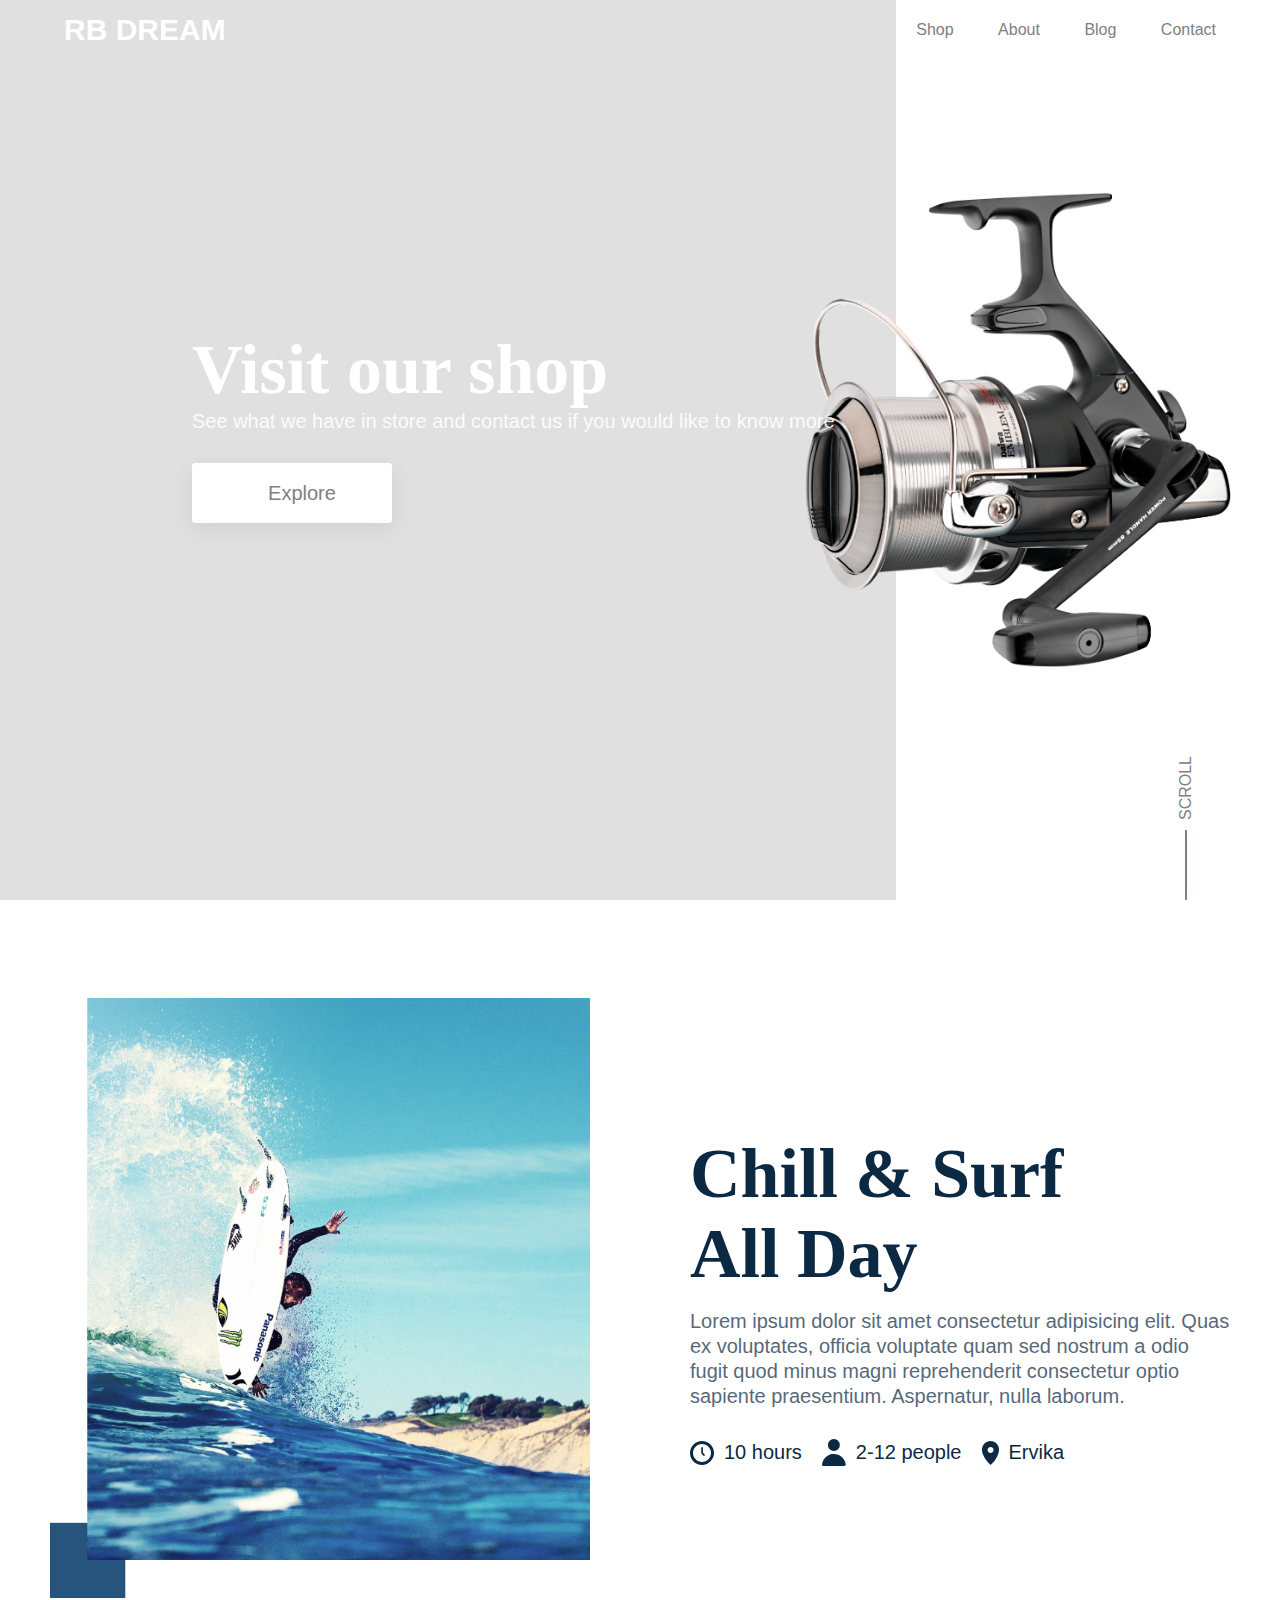
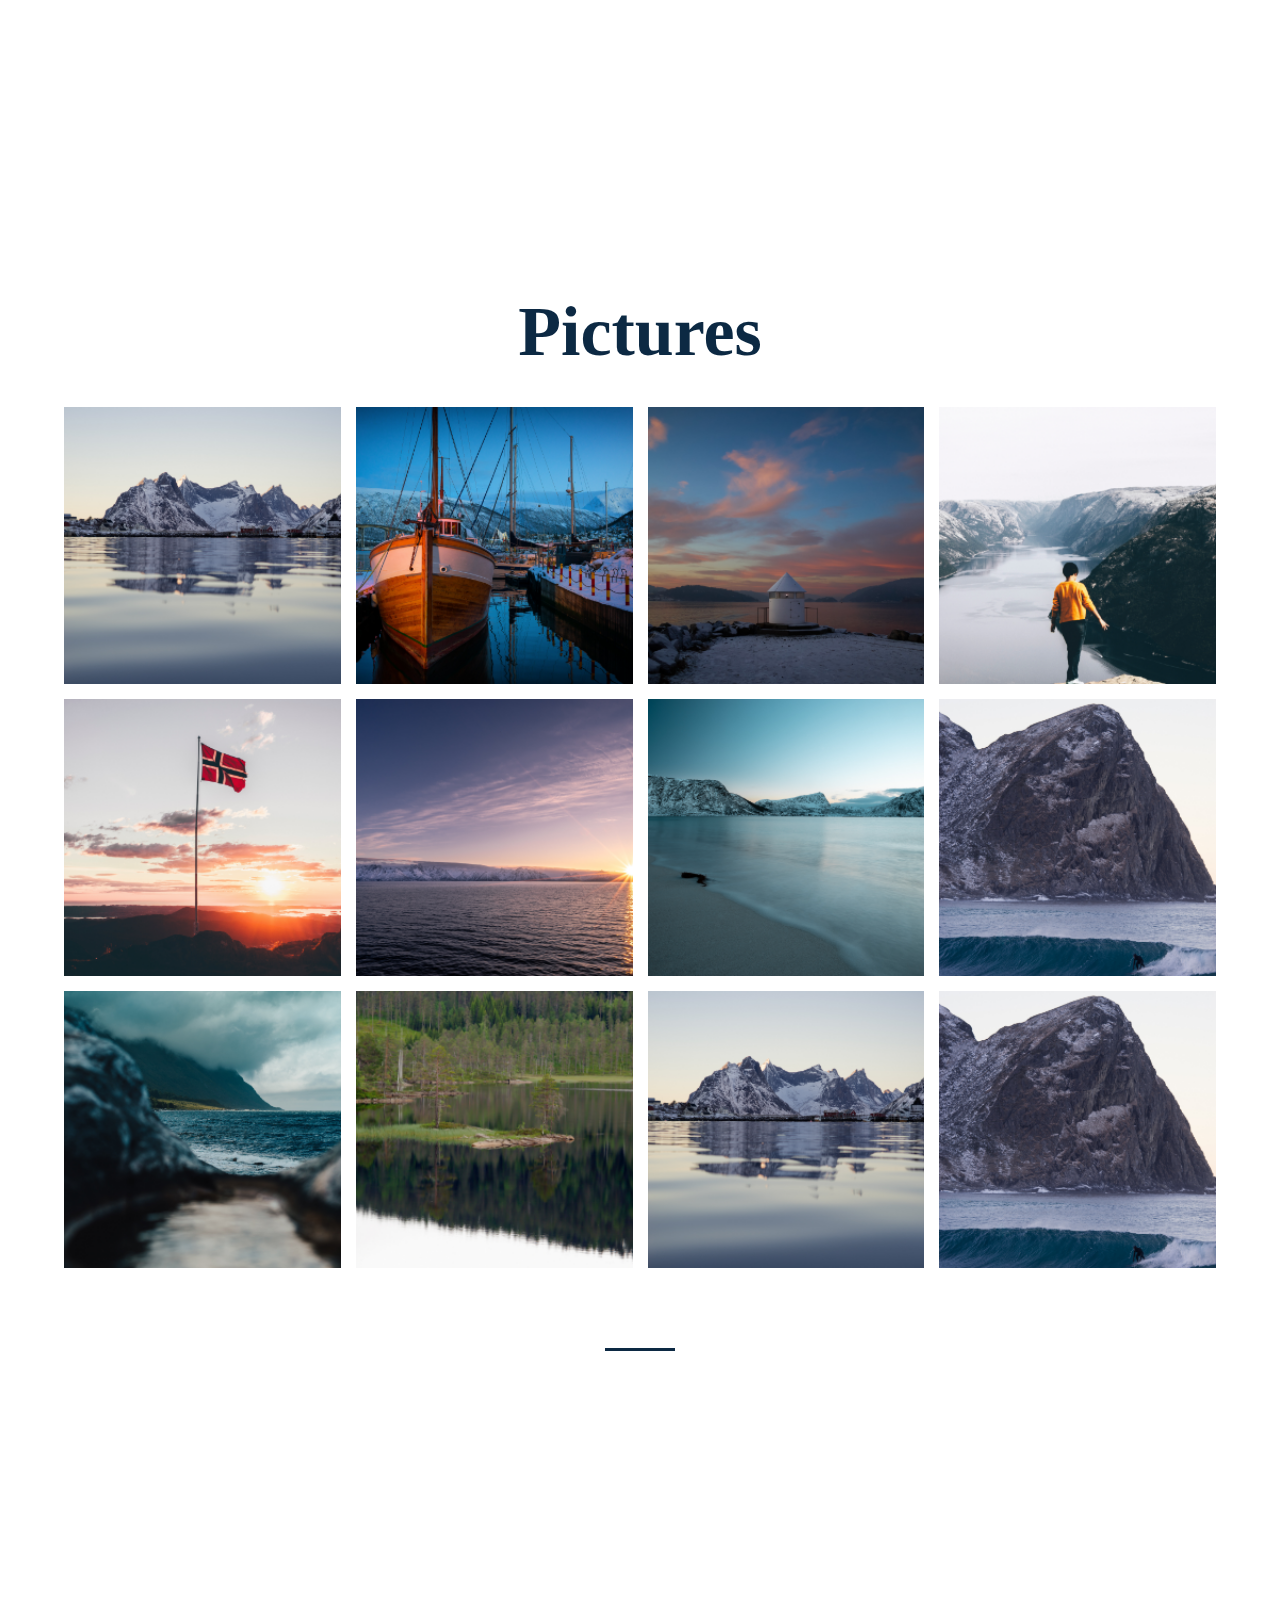
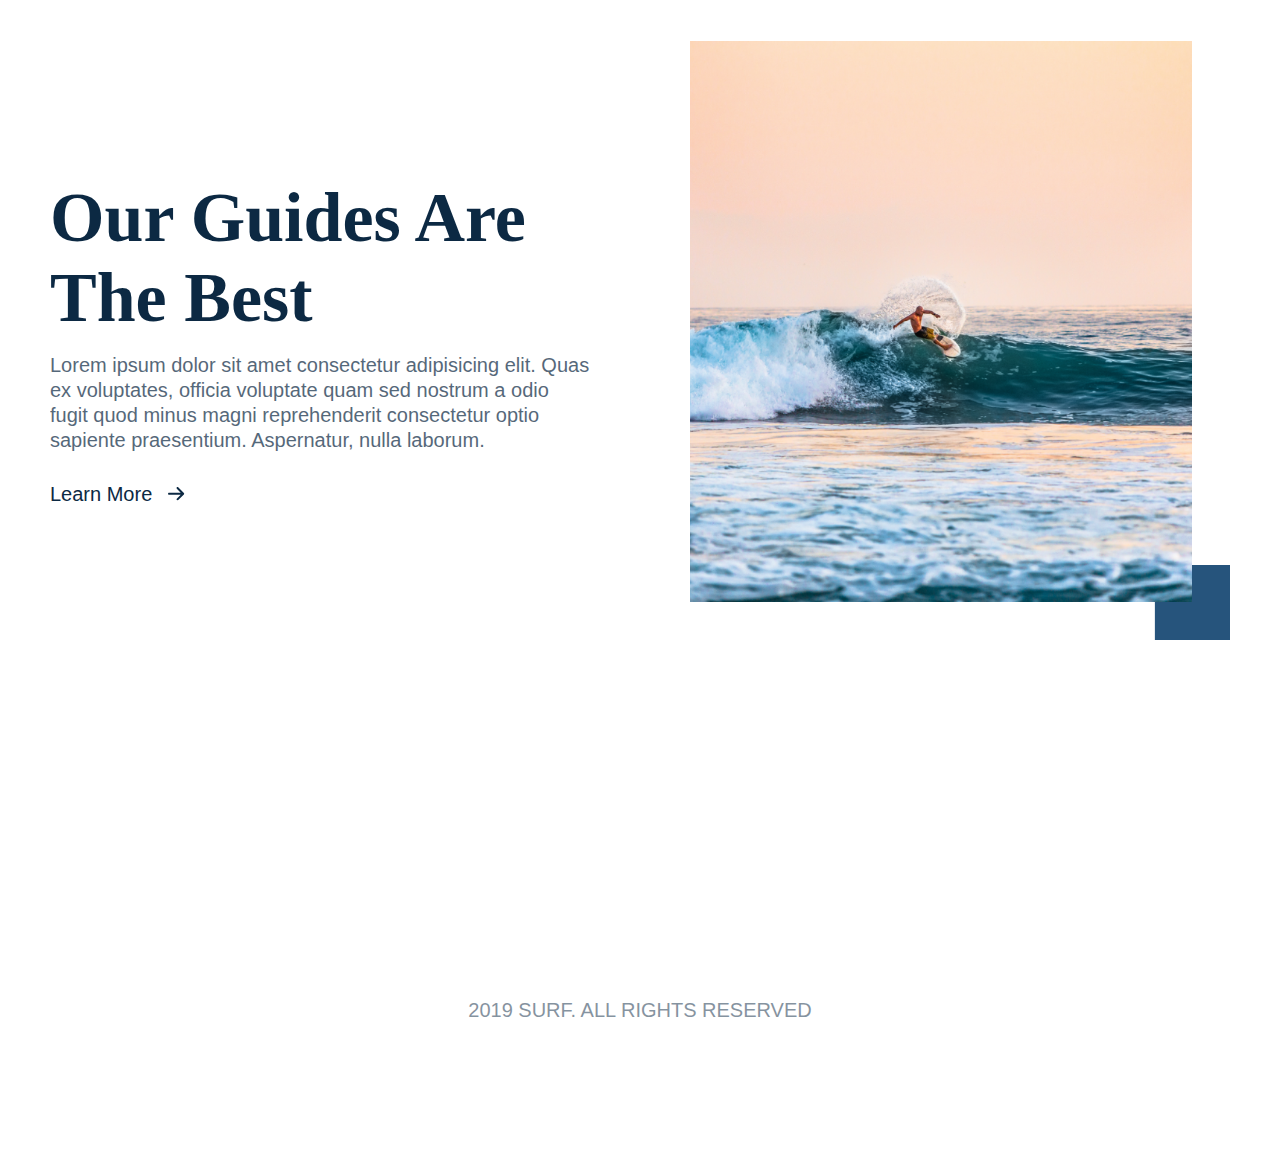
==== index.html @ 137bf7a5 "initial commit" ====
<!DOCTYPE html>
<html lang="en">
  <head>
    <meta charset="UTF-8" />
    <meta name="viewport" content="width=device-width, initial-scale=1.0" />
    <title>RB Dream | Fishing | Pet</title>
    <link rel="stylesheet" href="main.css" />
    <link
      rel="stylesheet"
      href="https://use.fontawesome.com/releases/v5.8.1/css/all.css"
      integrity="sha384-50oBUHEmvpQ+1lW4y57PTFmhCaXp0ML5d60M1M7uH2+nqUivzIebhndOJK28anvf"
      crossorigin="anonymous"
    />
  </head>
  <body>
    <div class="hero">
      <div class="left"></div>
      <div class="right"></div>

      <div class="product" id="product">
        <img src="/images/product.png" alt="fishing reel" />
      </div>

      <div class="buttons">
        <button id="prev"><i class="fas fa-arrow-up"></i></button>
        <button id="next"><i class="fas fa-arrow-down"></i></button>
      </div>

      <nav>
        <a href="#" class="logo">RB DREAM</a>
        <div class="desktopNav">
          <a href="#">Shop</a>
          <a href="#">About</a>
          <a href="#">Blog</a>
          <a href="#">Contact</a>
        </div>
        <div class="mobileNav">
          <a href="#">&#9776;</a>
        </div>
      </nav>
      <div class="heroContent">
        <h1>Visit our shop</h1>
        <p>
          See what we have in store and contact us if you would like to know
          more
        </p>
        <a href="#" class="btn"><i class="fas fa-store-alt"></i>Explore</a>
      </div>
      <div class="scroll">
        <div class="line"></div>
        <p>SCROLL</p>
      </div>
    </div>
    <div class="flex-2">
      <div class="flexItem">
        <img src="images/surf_image.png" alt="surf image" class="mobileHide" />
      </div>
      <div class="flexItem flexText">
        <h2>Chill &amp; Surf <br />All Day</h2>
        <p>
          Lorem ipsum dolor sit amet consectetur adipisicing elit. Quas ex
          voluptates, officia voluptate quam sed nostrum a odio fugit quod minus
          magni reprehenderit consectetur optio sapiente praesentium.
          Aspernatur, nulla laborum.
        </p>
        <ul>
          <li><img src="images/clock_icon.png" alt="clock icon" />10 hours</li>
          <li><img src="images/user_icon.png" alt="user icon" />2-12 people</li>
          <li><img src="images/pin_icon.png" alt="pin icon" />Ervika</li>
        </ul>
      </div>
    </div>
    <div class="imageSection">
      <h2>Pictures</h2>
      <div class="images">
        <img src="images/photo-1.png" alt="surfing image" />
        <img src="images/photo-2.png" alt="surfing image" />
        <img src="images/photo-3.png" alt="surfing image" />
        <img src="images/photo-4.png" alt="surfing image" />
        <img src="images/photo-5.png" alt="surfing image" />
        <img src="images/photo-6.png" alt="surfing image" />
        <img src="images/photo-7.png" alt="surfing image" />
        <img src="images/photo-8.png" alt="surfing image" />
        <img src="images/photo-9.png" alt="surfing image" />
        <img src="images/photo-10.png" alt="surfing image" />
        <img src="images/photo-11.png" alt="surfing image" />
        <img src="images/photo-12.png" alt="surfing image" />
      </div>
      <div class="line2"></div>
    </div>
    <div class="flex-2">
      <div class="flexItem flexText">
        <h2>Our Guides Are<br />The Best</h2>
        <p>
          Lorem ipsum dolor sit amet consectetur adipisicing elit. Quas ex
          voluptates, officia voluptate quam sed nostrum a odio fugit quod minus
          magni reprehenderit consectetur optio sapiente praesentium.
          Aspernatur, nulla laborum.
        </p>
        <a href="#"
          >Learn More <img src="images/arrow_icon.png" alt="arrow icon"
        /></a>
      </div>
      <div class="flexItem">
        <img src="images/surf_image_2.png" alt="surf image" />
      </div>
    </div>
    <footer>
      <a href="#"><i class="fab fa-facebook"></i></a>
      <a href="#"><i class="fab fa-instagram"></i></a>
      <a href="#"><i class="fab fa-twitter"></i></a>
      <p>2019 SURF. ALL RIGHTS RESERVED</p>
    </footer>

    <script src="https://ajax.googleapis.com/ajax/libs/jquery/1.8.1/jquery.min.js"></script>
    <script src="js/jquery.flexslider-min.js"></script>
    <script>
      $(document).ready(function() {
        $(".flexslider").flexslider({
          animation: "fade",
          controlsContainer: ".flexslider"
        });
      });
    </script>
  </body>
</html>
---- main.css ----
html {
  font-family: proxima nova, sans-serif;
}

body {
  width: 100%;
}

* {
  margin: 0;
  border: 0;
  padding: 0;
  outline: 0;
  font-size: 100%;
  vertical-align: baseline;
}

h1 {
  font-family: didot, serif;
  font-size: 70px;
  color: #0c2943;
}

h2 {
  font-family: didot, serif;
  font-size: 70px;
  color: #0c2943;
}

p {
  color: #0c2943;
  font-size: 20px;
}

a {
  font-size: 16px;
  color: #0c2943;
}

.btn {
  background-color: white;
  text-decoration: none;
  font-weight: 500;
  display: -webkit-box;
  display: -ms-flexbox;
  display: flex;
  -webkit-box-align: center;
      -ms-flex-align: center;
          align-items: center;
  width: 200px;
  height: 60px;
  -webkit-box-pack: center;
      -ms-flex-pack: center;
          justify-content: center;
  border-radius: 3px;
  color: grey;
  font-size: 20px;
  -webkit-box-shadow: 0px 6px 22px 0px rgba(0, 0, 0, 0.08);
  box-shadow: 0px 6px 22px 0px rgba(0, 0, 0, 0.08);
}

.btn:hover {
  opacity: 0.8;
}

.btn i {
  padding: 10px;
}

.hero {
  height: 100vh;
  width: 100%;
}

.hero p {
  text-shadow: 0px 6px 22px 0px rgba(0, 0, 0, 0.08);
}

.hero .left {
  position: absolute;
  height: 100%;
  width: 70%;
  background-color: #e0e0e0;
  z-index: -1;
}

nav {
  width: 90%;
  margin: 0 auto;
  line-height: 60px;
  text-align: right;
}

nav .logo {
  float: left;
  text-decoration: none;
  color: white;
  font-size: 30px;
  font-weight: 600;
}

nav .desktopNav a {
  color: grey;
  text-shadow: 0px 6px 22px 0px rgba(0, 0, 0, 0.08);
  text-decoration: none;
  padding-left: 40px;
  -webkit-transition: color 2s ease;
  transition: color 2s ease;
}

nav .desktopNav a:hover {
  color: black;
}

.mobileNav {
  display: none;
}

.product {
  position: absolute;
  top: 20%;
  left: 60%;
}

.product img {
  width: 500px;
  height: 500px;
}

.buttons {
  right: 80px;
  position: absolute;
  top: 40%;
  margin-right: 10px;
}

.buttons #prev {
  display: -webkit-box;
  display: -ms-flexbox;
  display: flex;
  color: grey;
  background: #fff;
  padding-top: 30px;
  cursor: pointer;
  font-size: 20px;
}

.buttons #prev:hover {
  color: black;
}

.buttons #next {
  color: grey;
  background: #fff;
  padding-top: 30px;
  cursor: pointer;
  font-size: 20px;
}

.buttons #next:hover {
  color: black;
}

.heroContent {
  margin: 30vh 0 0 15%;
}

.heroContent p {
  color: white;
  margin-bottom: 30px;
  opacity: 0.9;
}

.heroContent h1 {
  color: white;
}

.scroll {
  display: -webkit-box;
  display: -ms-flexbox;
  display: flex;
  -webkit-box-align: center;
      -ms-flex-align: center;
          align-items: center;
  position: absolute;
  right: 1.7%;
  bottom: 63px;
  -webkit-transform: rotate(270deg);
          transform: rotate(270deg);
}

.scroll p {
  color: grey;
  font-size: 16px;
  text-shadow: 0px 6px 22px 0px rgba(0, 0, 0, 0.08);
}

.line {
  height: 2px;
  width: 70px;
  margin-right: 10px;
  background-color: grey;
  -webkit-box-shadow: 0px 6px 22px 0px rgba(0, 0, 0, 0.08);
  box-shadow: 0px 6px 22px 0px rgba(0, 0, 0, 0.08);
}

.flex-2 {
  width: 70%;
  margin: 3em auto;
  display: -webkit-box;
  display: -ms-flexbox;
  display: flex;
  -webkit-box-pack: center;
      -ms-flex-pack: center;
          justify-content: center;
  -webkit-box-align: center;
      -ms-flex-align: center;
          align-items: center;
  max-width: 1500px;
}

.flex-2 .flexItem {
  margin: 50px;
  -webkit-box-flex: 1;
      -ms-flex: 1;
          flex: 1;
}

.flex-2 .flexItem img {
  max-width: 100%;
}

.flex-2 .flexItem p {
  margin: 15px 0 30px 0;
  color: #0c2943;
  opacity: 0.7;
  line-height: 25px;
}

.flex-2 .flexItem a {
  font-size: 20px;
  font-weight: 500;
  text-decoration: none;
}

.flex-2 .flexItem a img {
  margin-left: 10px;
}

.flex-2 .flexItem ul {
  list-style: none;
  display: -webkit-box;
  display: -ms-flexbox;
  display: flex;
}

.flex-2 .flexItem ul li {
  margin: 0 1em 0 0;
  display: -webkit-box;
  display: -ms-flexbox;
  display: flex;
  -webkit-box-align: center;
      -ms-flex-align: center;
          align-items: center;
  font-size: 20px;
  color: #0c2943;
}

.flex-2 .flexItem ul li img {
  margin-right: 10px;
}

.imageSection {
  text-align: center;
  margin: 15em 0;
}

.imageSection h2 {
  margin-bottom: 0.5em;
}

.images {
  max-width: 1700px;
  width: 90%;
  margin: 0 auto;
  display: -ms-grid;
  display: grid;
  -ms-grid-columns: (minmax(260px, 1fr))[auto-fill];
      grid-template-columns: repeat(auto-fill, minmax(260px, 1fr));
  grid-column-gap: 15px;
  grid-row-gap: 15px;
}

.images img {
  width: 100%;
}

.line2 {
  background-color: #0c2943;
  height: 3px;
  width: 70px;
  margin: 5em auto 0 auto;
}

footer {
  text-align: center;
  margin-top: 15em;
}

footer i {
  padding: 10px;
  vertical-align: middle;
  font-size: 40px;
  color: #26547c;
  cursor: pointer;
  opacity: 0.5;
  -webkit-transition: opacity 2s ease;
  transition: opacity 2s ease;
}

footer i:hover {
  opacity: 1;
}

footer p {
  margin: 1em 0 7em 0;
  opacity: 0.5;
}

@media screen and (max-width: 1600px) {
  .flex-2 {
    width: 100%;
  }
}

@media screen and (max-width: 1100px) {
  .flex-2 {
    -webkit-box-orient: vertical;
    -webkit-box-direction: normal;
        -ms-flex-direction: column;
            flex-direction: column;
    width: 90%;
  }
  .mobileHide {
    display: none;
  }
}

@media screen and (max-width: 768px) {
  .flex-2 {
    width: 100%;
  }
  .flex-2 a {
    font-size: 16px;
  }
  .flex-2 ul {
    display: block;
  }
  .flex-2 ul li {
    margin: 1.5em 0;
    font-size: 16px;
  }
  h1 {
    font-size: 50px;
  }
  h2 {
    font-size: 35px;
  }
  p {
    font-size: 16px;
  }
  a {
    font-size: 16px;
  }
  .btn {
    font-size: 16px;
  }
  .heroContent {
    clear: both;
    margin: 0 0 0 5%;
    padding-top: 130px;
  }
  .hero {
    height: 768px;
  }
  .hero .left {
    width: 100%;
  }
  .imageSection {
    text-align: left;
    margin: 7em 0;
  }
  .imageSection h2 {
    margin-left: 5%;
  }
  footer i {
    font-size: 24px;
  }
  .desktopNav {
    display: none;
  }
  .mobileNav {
    display: block;
  }
  .mobileNav a {
    color: white;
    text-decoration: none;
    font-size: none;
  }
  .scroll {
    display: none;
  }
}
/*# sourceMappingURL=main.css.map */
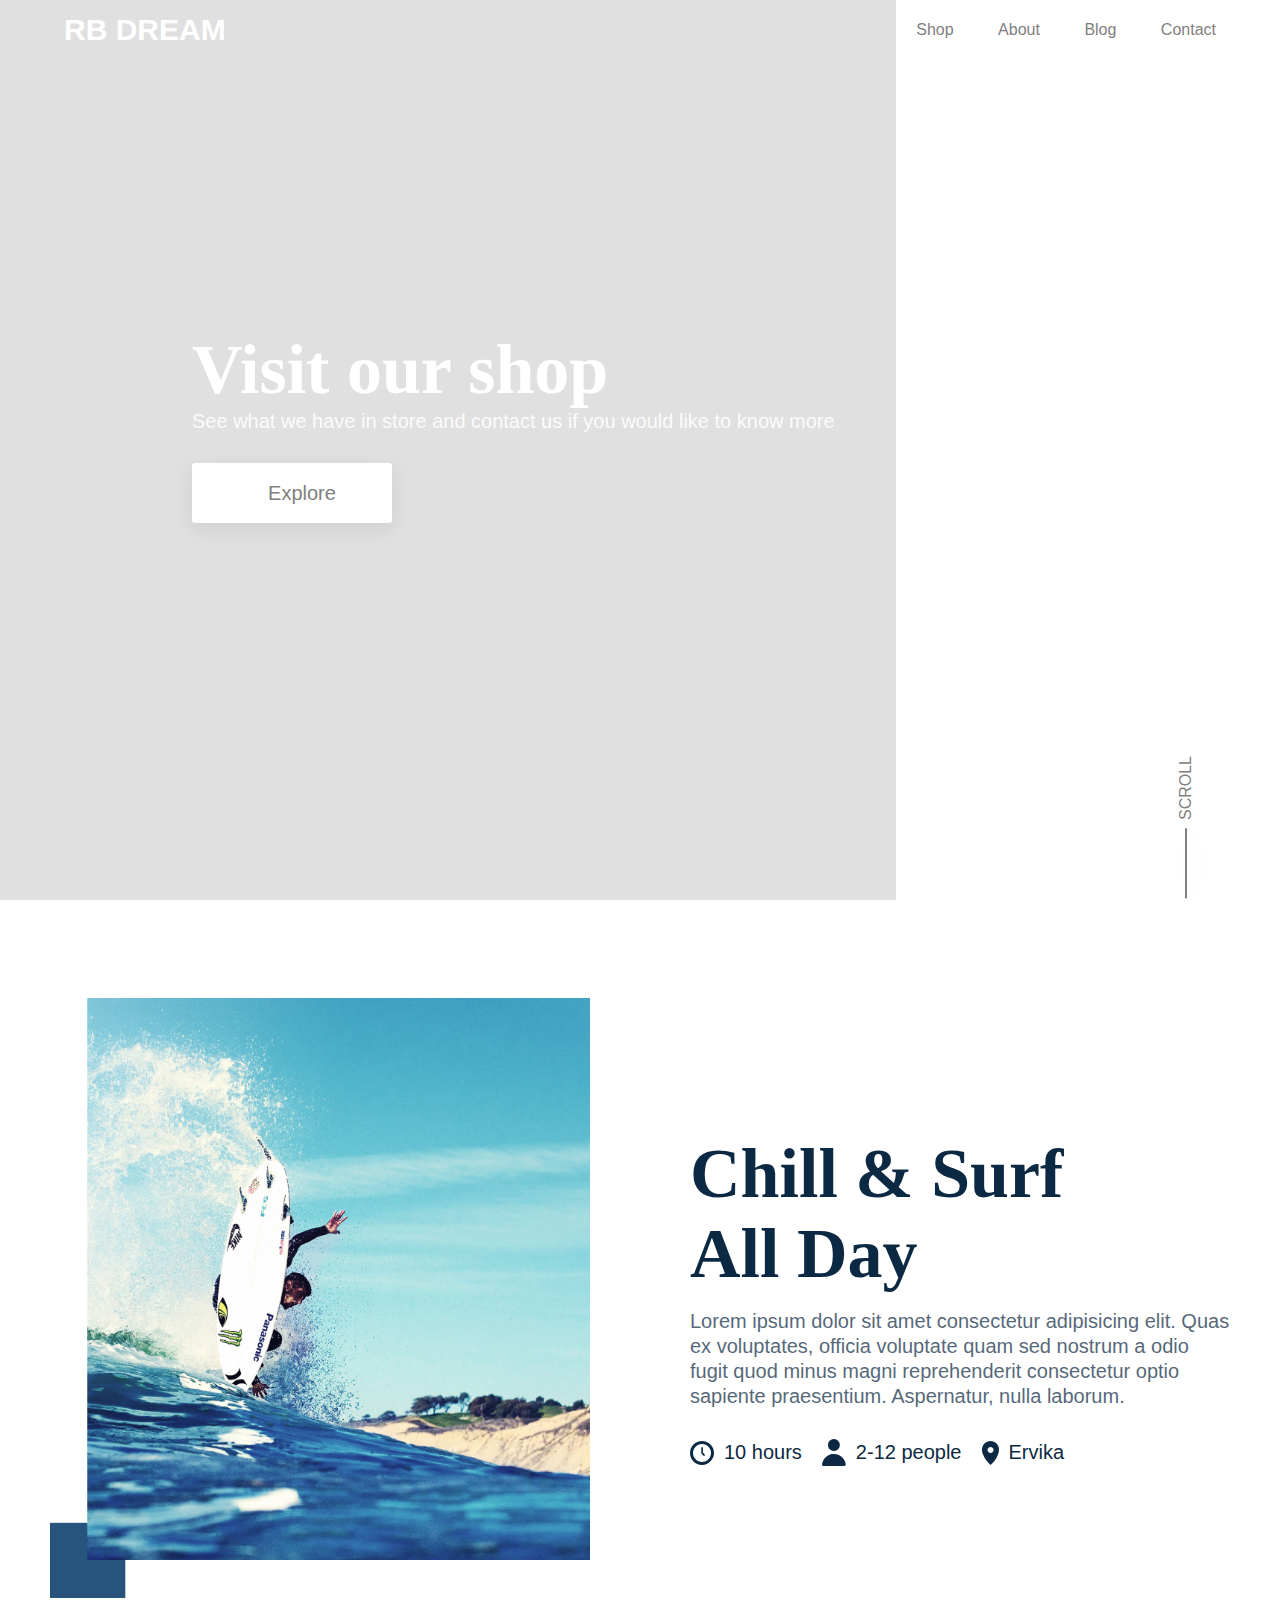
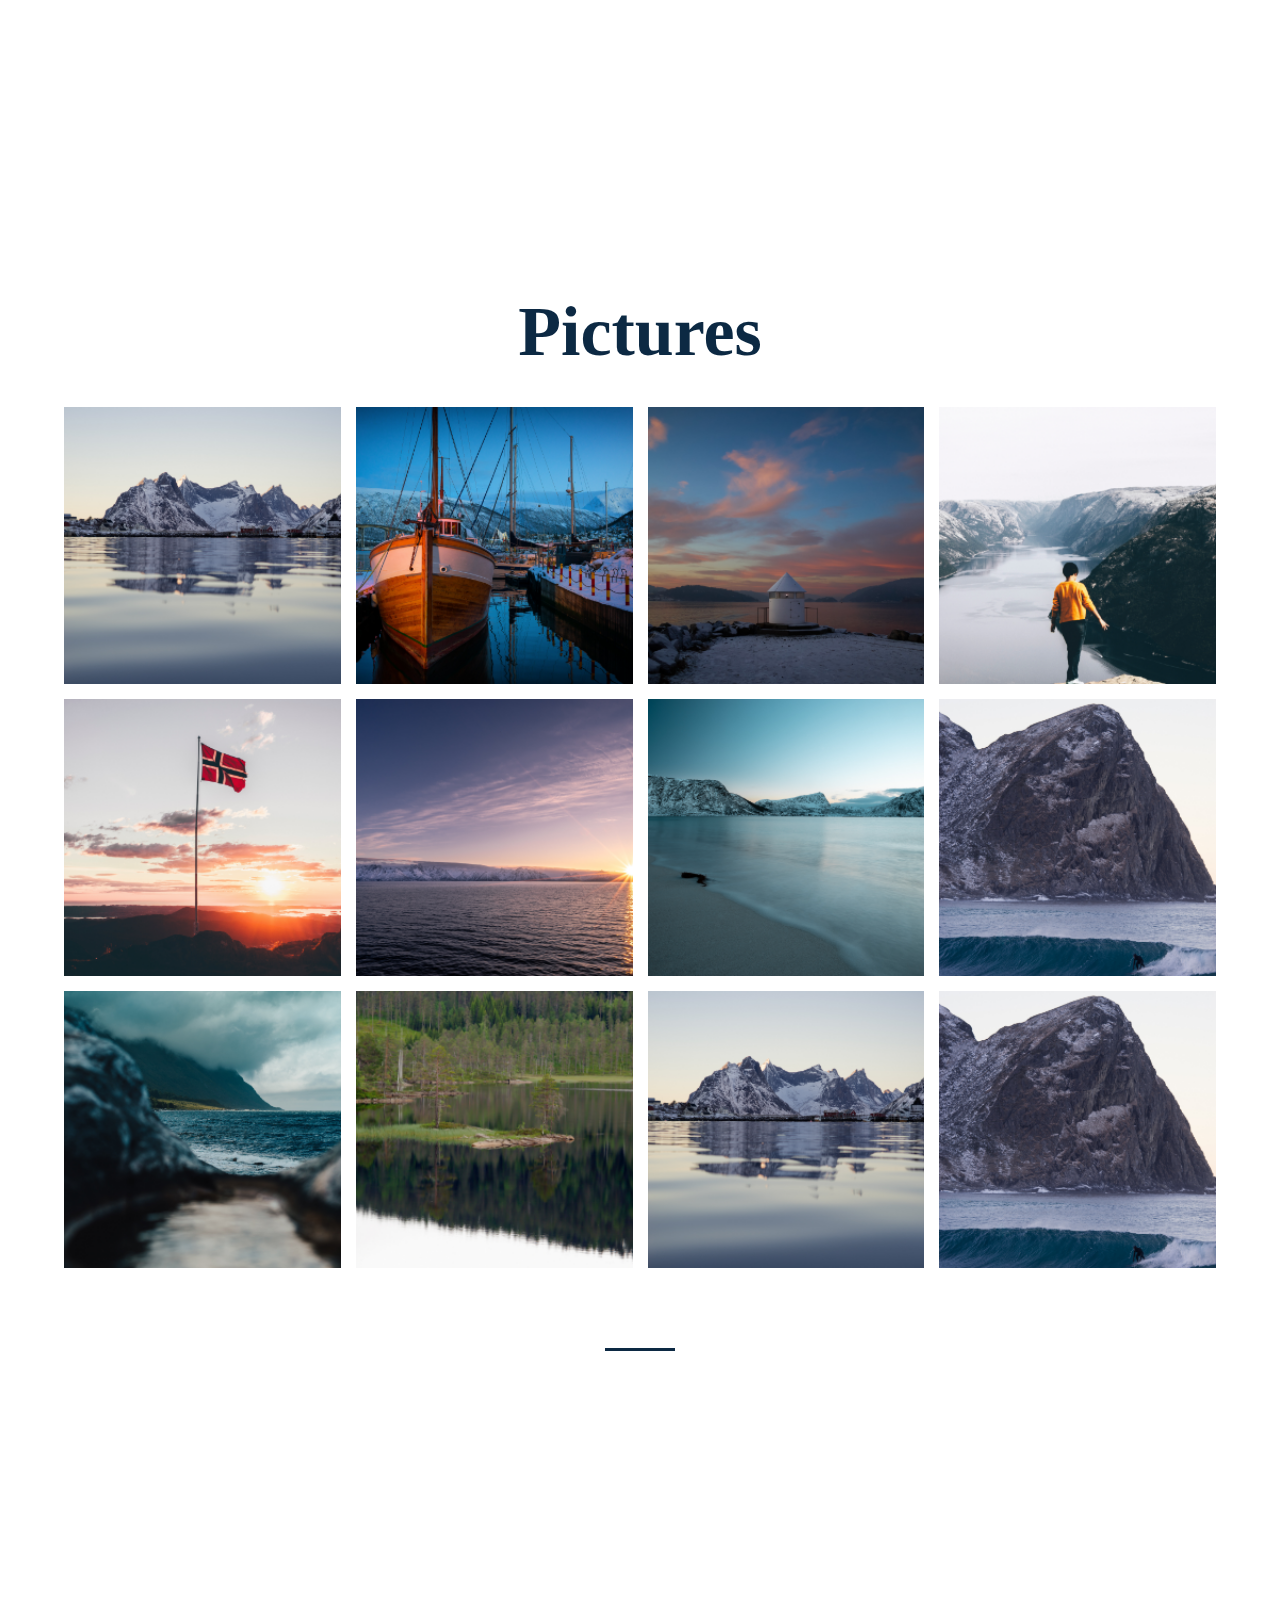
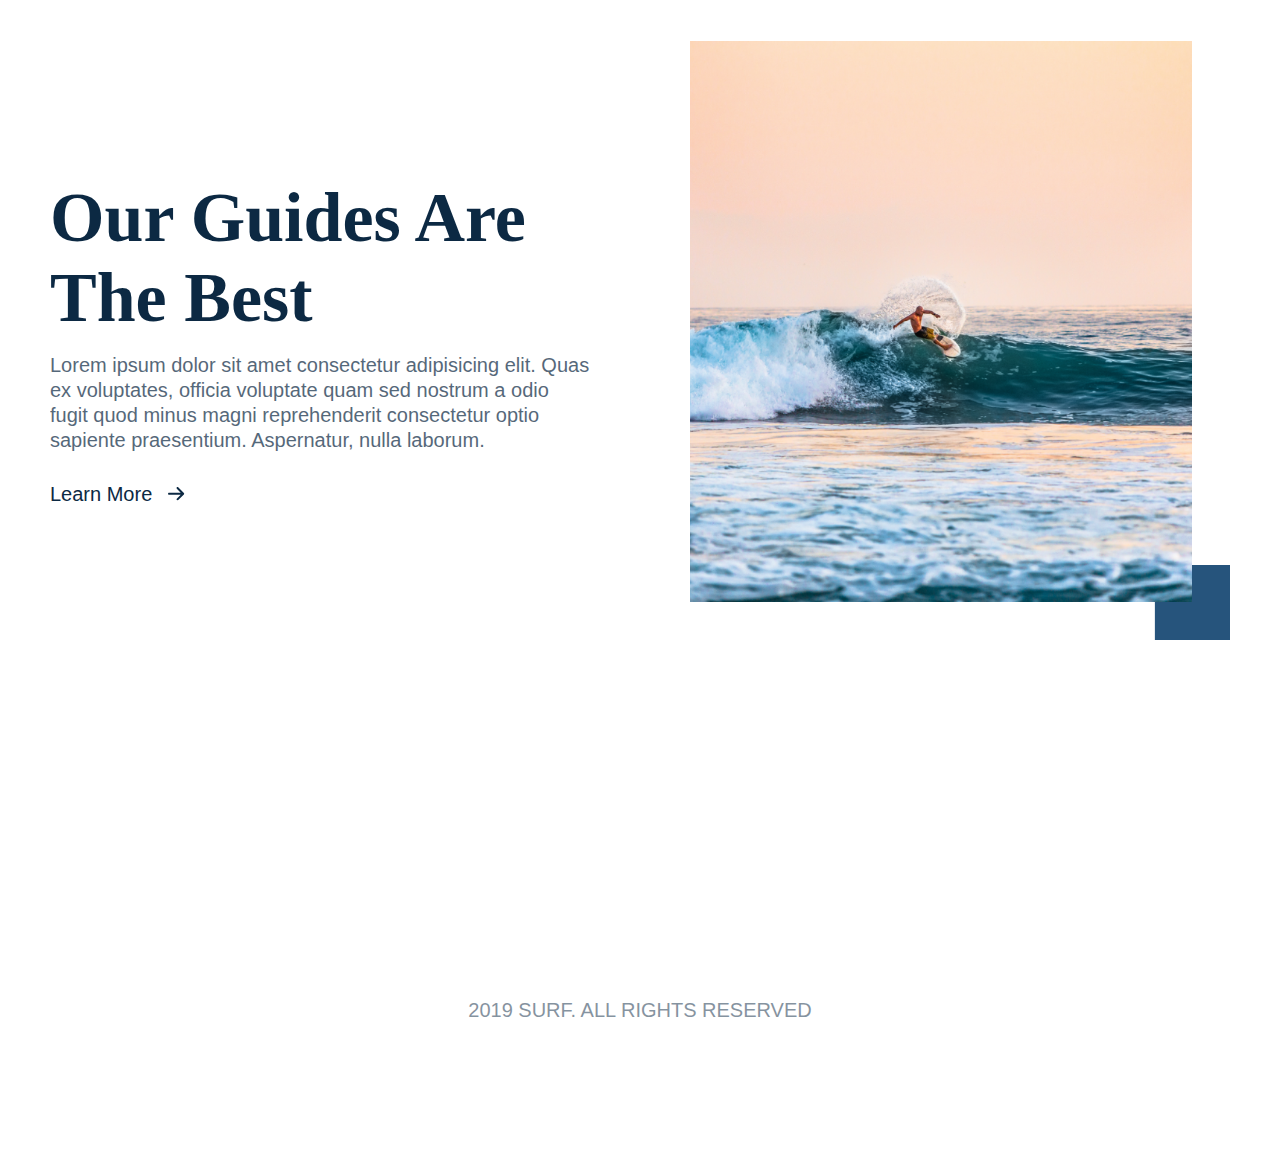
==== commit 46db3ab2: "added animation to slider" ====
--- a/index.html
+++ b/index.html
@@ -1,5 +1,5 @@
 <!DOCTYPE html>
-<html lang="en">
+<html lang="en" class="no-js">
   <head>
     <meta charset="UTF-8" />
     <meta name="viewport" content="width=device-width, initial-scale=1.0" />
@@ -11,19 +11,71 @@
       integrity="sha384-50oBUHEmvpQ+1lW4y57PTFmhCaXp0ML5d60M1M7uH2+nqUivzIebhndOJK28anvf"
       crossorigin="anonymous"
     />
+    <script
+      defer
+      src="https://cdnjs.cloudflare.com/ajax/libs/animejs/2.2.0/anime.js"
+    ></script>
+    <script defer src="anime.js"></script>
+    <script>
+      document.documentElement.className = "js";
+      var supportsCssVars = function() {
+        var e,
+          t = document.createElement("style");
+        return (
+          (t.innerHTML = "root: { --tmp-var: bold; }"),
+          document.head.appendChild(t),
+          (e = !!(
+            window.CSS &&
+            window.CSS.supports &&
+            window.CSS.supports("font-weight", "var(--tmp-var)")
+          )),
+          t.parentNode.removeChild(t),
+          e
+        );
+      };
+      supportsCssVars() ||
+        alert(
+          "Please view this demo in a modern browser that supports CSS Variables."
+        );
+    </script>
   </head>
   <body>
     <div class="hero">
       <div class="left"></div>
       <div class="right"></div>
 
-      <div class="product" id="product">
-        <img src="/images/product.png" alt="fishing reel" />
-      </div>
-
-      <div class="buttons">
-        <button id="prev"><i class="fas fa-arrow-up"></i></button>
-        <button id="next"><i class="fas fa-arrow-down"></i></button>
+      <!-- Pieces Slider -->
+      <div class="pieces-slider">
+        <!-- Each slide with corresponding image and text -->
+        <div class="pieces-slider__slide">
+          <img class="pieces-slider__image" src="images/1.png" alt="" />
+          <div class="pieces-slider__text">DAIWA Emblem</div>
+        </div>
+        <div class="pieces-slider__slide">
+          <img class="pieces-slider__image" src="images/2.png" alt="" />
+          <div class="pieces-slider__text">OKUMA Tatula</div>
+        </div>
+        <div class="pieces-slider__slide">
+          <img class="pieces-slider__image" src="images/3.png" alt="" />
+          <div class="pieces-slider__text">SHIMANO Spheros</div>
+        </div>
+        <div class="pieces-slider__slide">
+          <img class="pieces-slider__image" src="images/4.png" alt="" />
+          <div class="pieces-slider__text">ATC</div>
+        </div>
+        <div class="pieces-slider__slide">
+          <img class="pieces-slider__image" src="images/5.png" alt="" />
+          <div class="pieces-slider__text">PENN Slammer</div>
+        </div>
+        <!-- Canvas to draw the pieces -->
+        <canvas class="pieces-slider__canvas"></canvas>
+        <!-- Slider buttons: prev and next -->
+        <button class="pieces-slider__button pieces-slider__button--prev">
+          <i class="fas fa-arrow-up"></i>
+        </button>
+        <button class="pieces-slider__button pieces-slider__button--next">
+          <i class="fas fa-arrow-down"></i>
+        </button>
       </div>
 
       <nav>
@@ -112,15 +164,8 @@
       <p>2019 SURF. ALL RIGHTS RESERVED</p>
     </footer>
 
-    <script src="https://ajax.googleapis.com/ajax/libs/jquery/1.8.1/jquery.min.js"></script>
-    <script src="js/jquery.flexslider-min.js"></script>
-    <script>
-      $(document).ready(function() {
-        $(".flexslider").flexslider({
-          animation: "fade",
-          controlsContainer: ".flexslider"
-        });
-      });
-    </script>
+    <script src="/slider/anime.min.js"></script>
+    <script src="/slider/pieces.min.js"></script>
+    <script src="/slider/demo.js"></script>
   </body>
 </html>
--- a/main.css
+++ b/main.css
@@ -116,48 +116,83 @@
   display: none;
 }
 
-.product {
+.pieces-slider {
   position: absolute;
+  text-align: center;
+  overflow: hidden;
+  left: 45%;
   top: 20%;
-  left: 60%;
-}
-
-.product img {
-  width: 500px;
-  height: 500px;
-}
-
-.buttons {
-  right: 80px;
+}
+
+/* Make all slides absolutes and hide them */
+.js .pieces-slider__slide {
   position: absolute;
-  top: 40%;
-  margin-right: 10px;
-}
-
-.buttons #prev {
-  display: -webkit-box;
-  display: -ms-flexbox;
-  display: flex;
-  color: grey;
+}
+
+/* Define image dimensions and also hide them */
+.pieces-slider__image {
+  max-width: 600px;
+  max-height: 400px;
+  -webkit-filter: grayscale(80%);
+          filter: grayscale(80%);
+}
+
+.js .pieces-slider__image {
+  visibility: hidden;
+}
+
+/* Hide the titles */
+.js .pieces-slider__text {
+  text-indent: -9999px;
+}
+
+/* Canvas with viewport width and height */
+.js .pieces-slider__canvas {
+  position: relative;
+  width: 50vw;
+  height: 50vh;
+  -webkit-transition: 0.2s opacity;
+  transition: 0.2s opacity;
+}
+
+/* Class for when we resize */
+.pieces-slider__canvas--hidden {
+  opacity: 0;
+  -webkit-transition-duration: 0.3s;
+          transition-duration: 0.3s;
+}
+
+/* Control buttons */
+.pieces-slider__button {
+  position: absolute;
+  color: #e0e0e0;
+}
+
+.pieces-slider__button--prev {
   background: #fff;
-  padding-top: 30px;
   cursor: pointer;
-  font-size: 20px;
-}
-
-.buttons #prev:hover {
+  font-size: 30px;
+  right: 1.7%;
+  top: 30%;
+  -webkit-transition: color 2s;
+  transition: color 2s;
+}
+
+.pieces-slider__button--prev:hover {
   color: black;
 }
 
-.buttons #next {
-  color: grey;
+.pieces-slider__button--next {
   background: #fff;
-  padding-top: 30px;
   cursor: pointer;
-  font-size: 20px;
-}
-
-.buttons #next:hover {
+  font-size: 30px;
+  right: 1.7%;
+  top: 60%;
+  -webkit-transition: color 2s;
+  transition: color 2s;
+}
+
+.pieces-slider__button--next:hover {
   color: black;
 }
 
@@ -411,4 +446,22 @@
     display: none;
   }
 }
+
+/* Media queries with styles for smaller screens */
+@media screen and (max-width: 720px) {
+  .pieces-slider__image {
+    max-width: 300px;
+  }
+}
+
+@media screen and (max-width: 55em) {
+  .pieces-slider__canvas {
+    width: 100vw;
+    height: 100vw;
+  }
+  .pieces-slider__button {
+    width: 60px;
+    height: 60px;
+  }
+}
 /*# sourceMappingURL=main.css.map */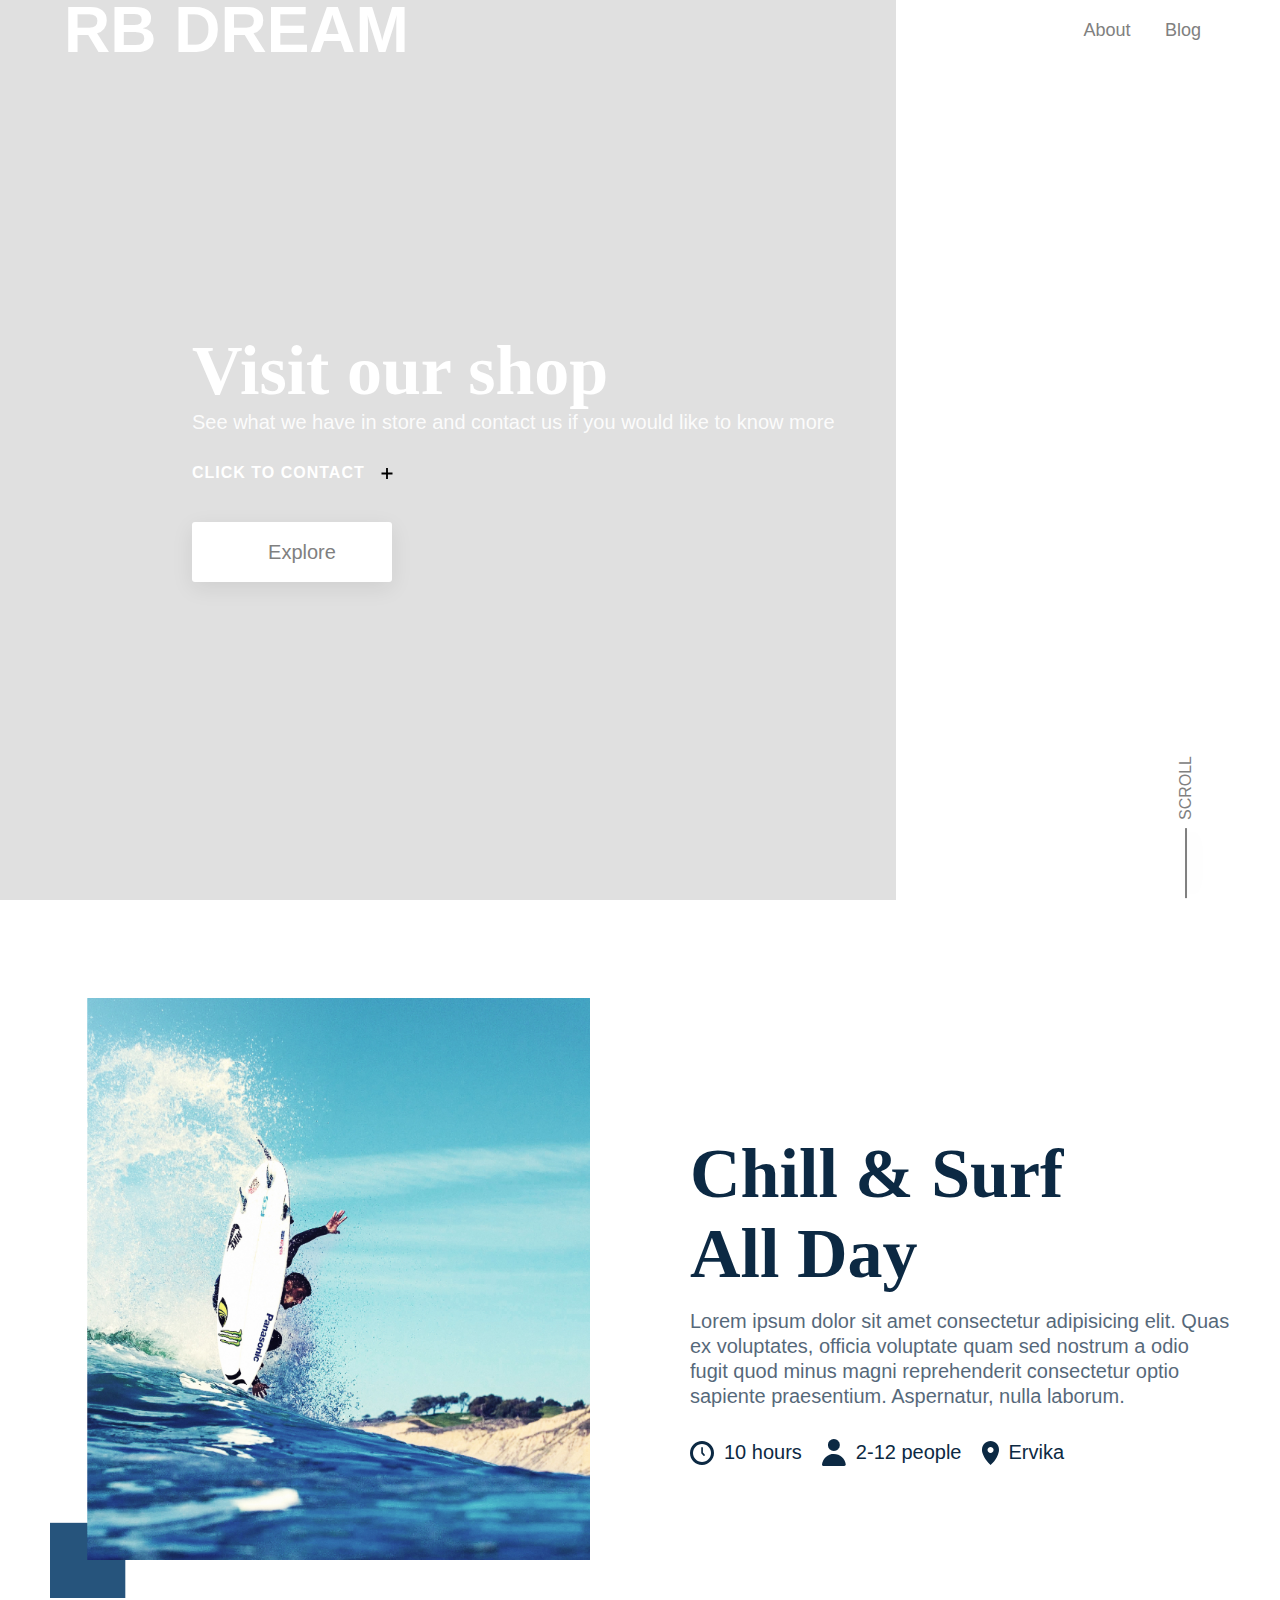
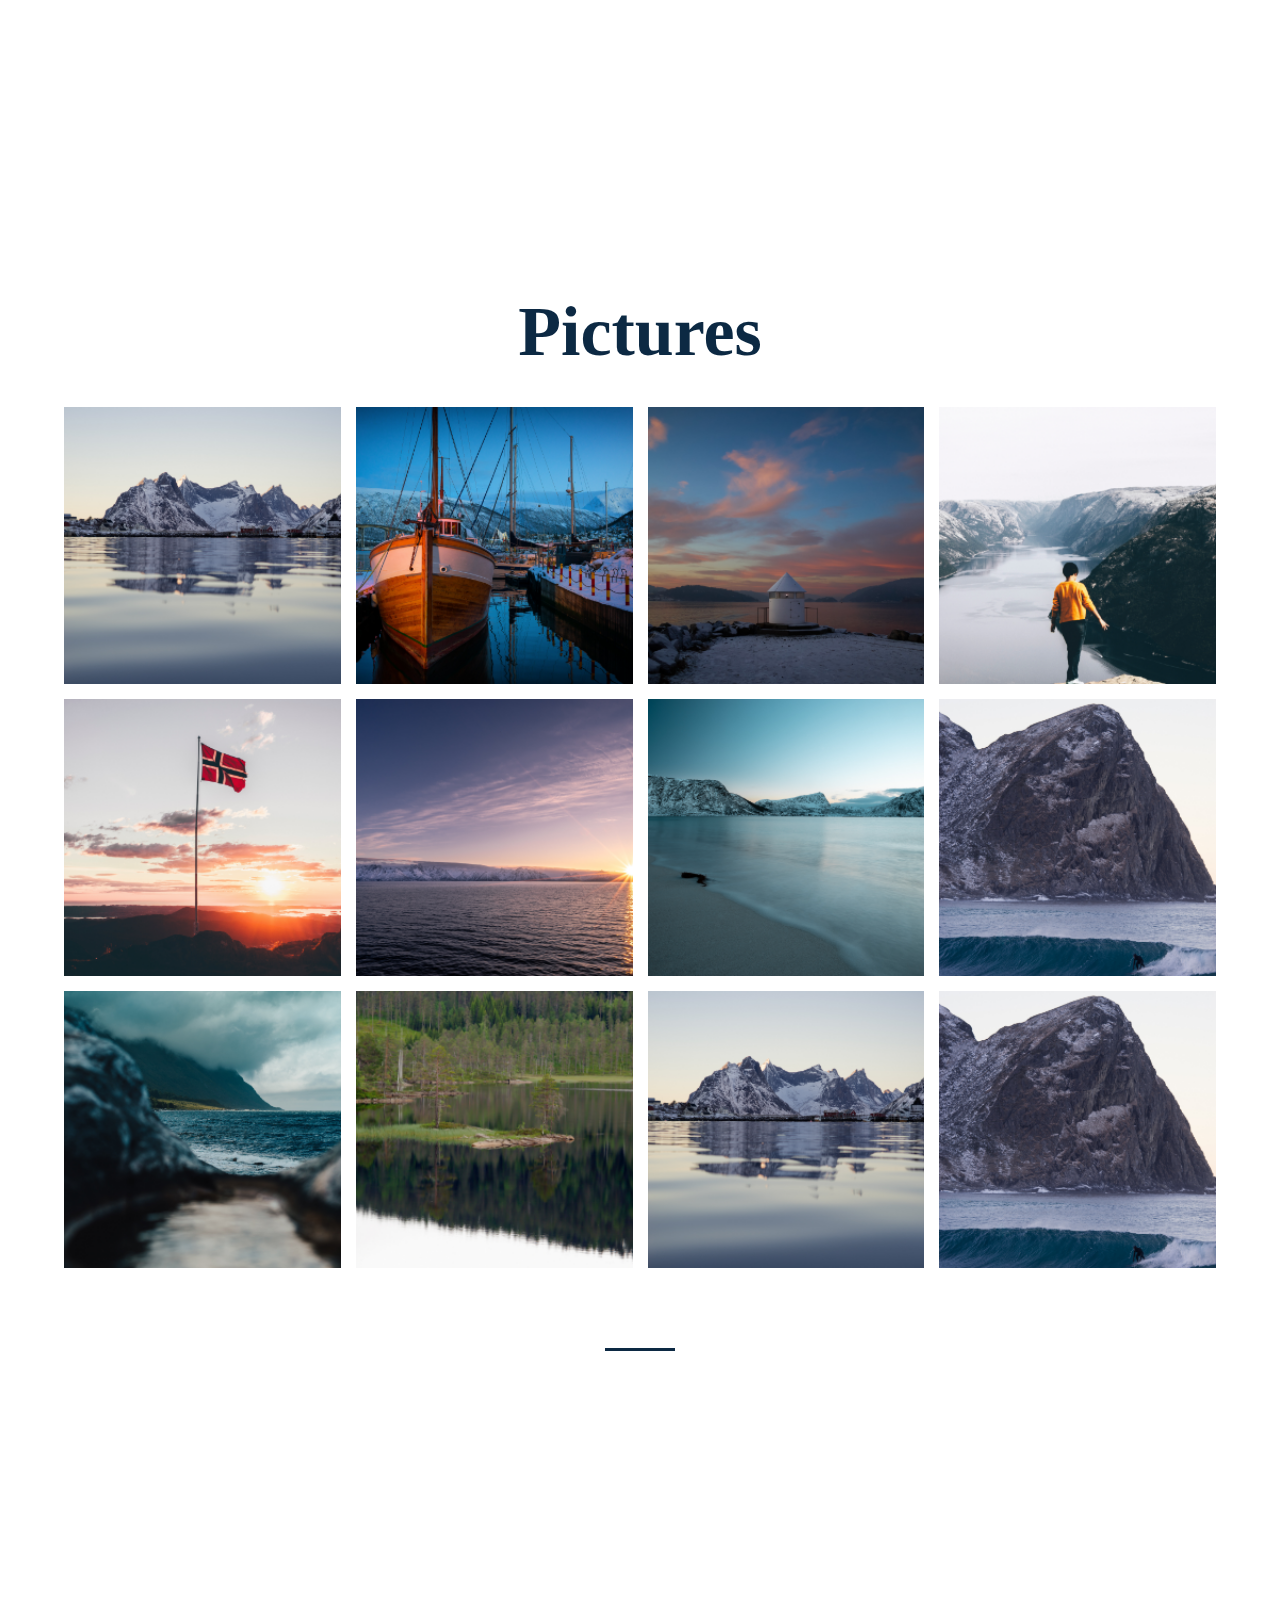
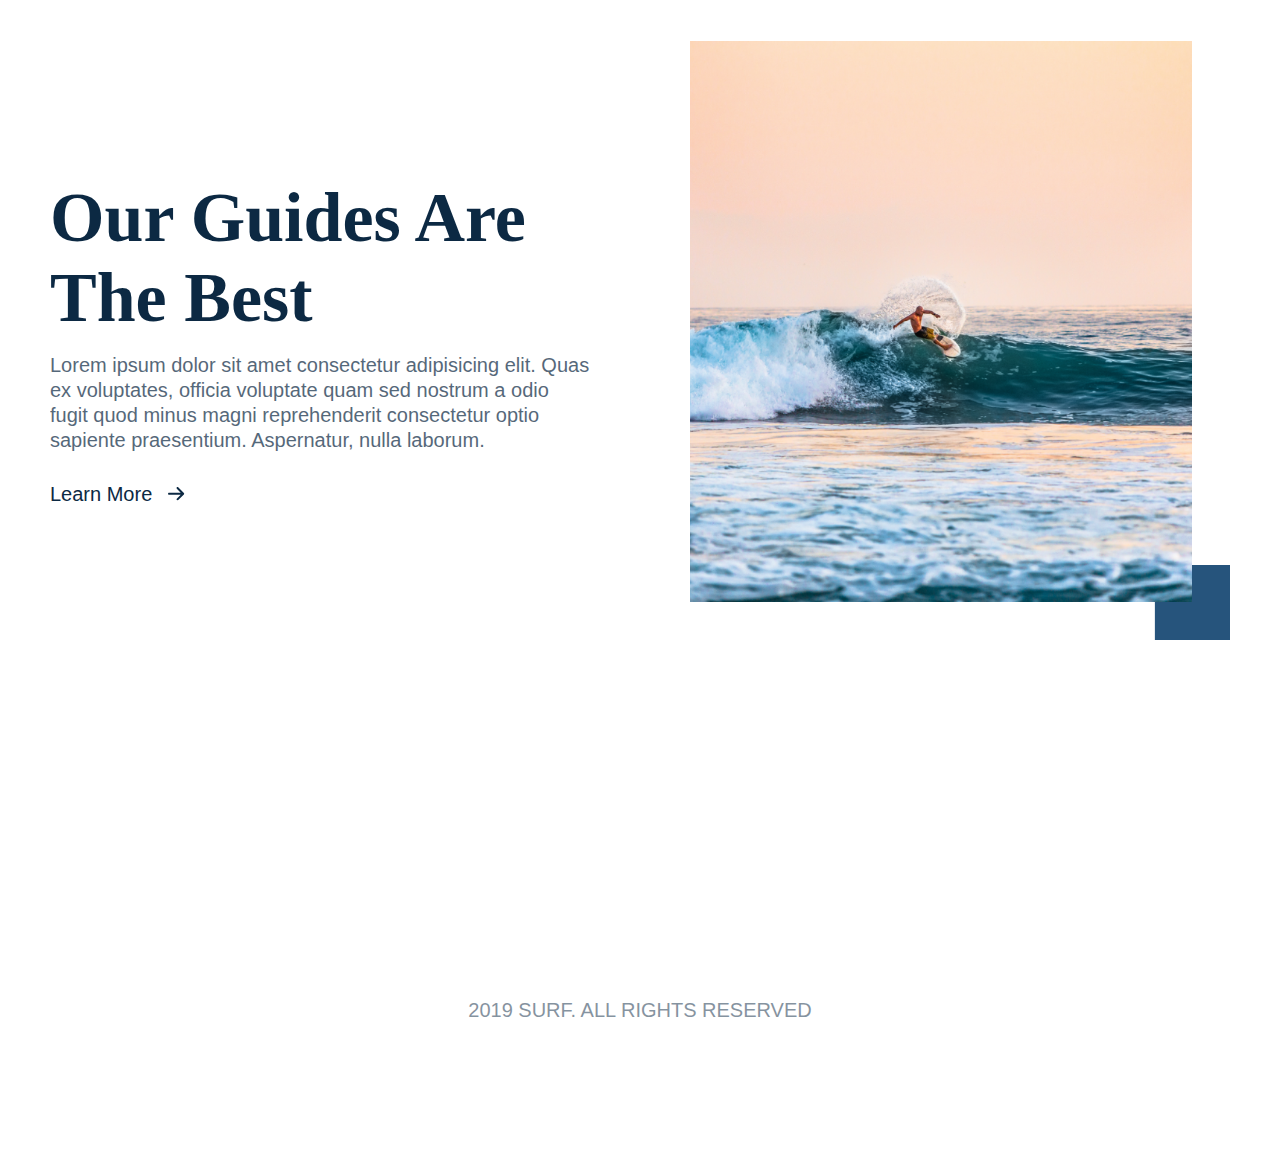
==== commit e1492dbb: "added small changes to the landing page" ====
--- a/index.html
+++ b/index.html
@@ -81,10 +81,8 @@
       <nav>
         <a href="#" class="logo">RB DREAM</a>
         <div class="desktopNav">
-          <a href="#">Shop</a>
           <a href="#">About</a>
           <a href="#">Blog</a>
-          <a href="#">Contact</a>
         </div>
         <div class="mobileNav">
           <a href="#">&#9776;</a>
@@ -96,6 +94,17 @@
           See what we have in store and contact us if you would like to know
           more
         </p>
+        <div class="details-btn">
+          CLICK TO CONTACT
+          <svg
+            xmlns="http://www.w3.org/2000/svg"
+            width="24"
+            height="24"
+            viewBox="0 0 24 24"
+          >
+            <path d="M24 10h-10v-10h-4v10h-10v4h10v10h4v-10h10z" />
+          </svg>
+        </div>
         <a href="#" class="btn"><i class="fas fa-store-alt"></i>Explore</a>
       </div>
       <div class="scroll">
--- a/main.css
+++ b/main.css
@@ -95,17 +95,24 @@
   float: left;
   text-decoration: none;
   color: white;
-  font-size: 30px;
+  font-size: 4rem;
   font-weight: 600;
+}
+
+nav .desktopNav {
+  right: 1.7%;
 }
 
 nav .desktopNav a {
   color: grey;
   text-shadow: 0px 6px 22px 0px rgba(0, 0, 0, 0.08);
   text-decoration: none;
-  padding-left: 40px;
   -webkit-transition: color 2s ease;
   transition: color 2s ease;
+  margin-top: 2rem;
+  color: grey;
+  font-size: 18px;
+  padding: 15px;
 }
 
 nav .desktopNav a:hover {
@@ -133,8 +140,6 @@
 .pieces-slider__image {
   max-width: 600px;
   max-height: 400px;
-  -webkit-filter: grayscale(80%);
-          filter: grayscale(80%);
 }
 
 .js .pieces-slider__image {
@@ -173,7 +178,7 @@
   cursor: pointer;
   font-size: 30px;
   right: 1.7%;
-  top: 30%;
+  top: 20%;
   -webkit-transition: color 2s;
   transition: color 2s;
 }
@@ -237,6 +242,34 @@
   background-color: grey;
   -webkit-box-shadow: 0px 6px 22px 0px rgba(0, 0, 0, 0.08);
   box-shadow: 0px 6px 22px 0px rgba(0, 0, 0, 0.08);
+}
+
+/* Details Button (+ sign) */
+.details-btn {
+  margin-bottom: 40px;
+  font-weight: bold;
+  font-size: 1rem;
+  display: -webkit-box;
+  display: -ms-flexbox;
+  display: flex;
+  -webkit-box-align: center;
+      -ms-flex-align: center;
+          align-items: center;
+  letter-spacing: 1px;
+  cursor: pointer;
+  color: #ffffff;
+}
+
+.details-btn:hover svg {
+  -webkit-transform: rotate(405deg);
+          transform: rotate(405deg);
+}
+
+.details-btn svg {
+  -webkit-transition: all .6s ease;
+  transition: all .6s ease;
+  height: 11px;
+  margin-left: 10px;
 }
 
 .flex-2 {
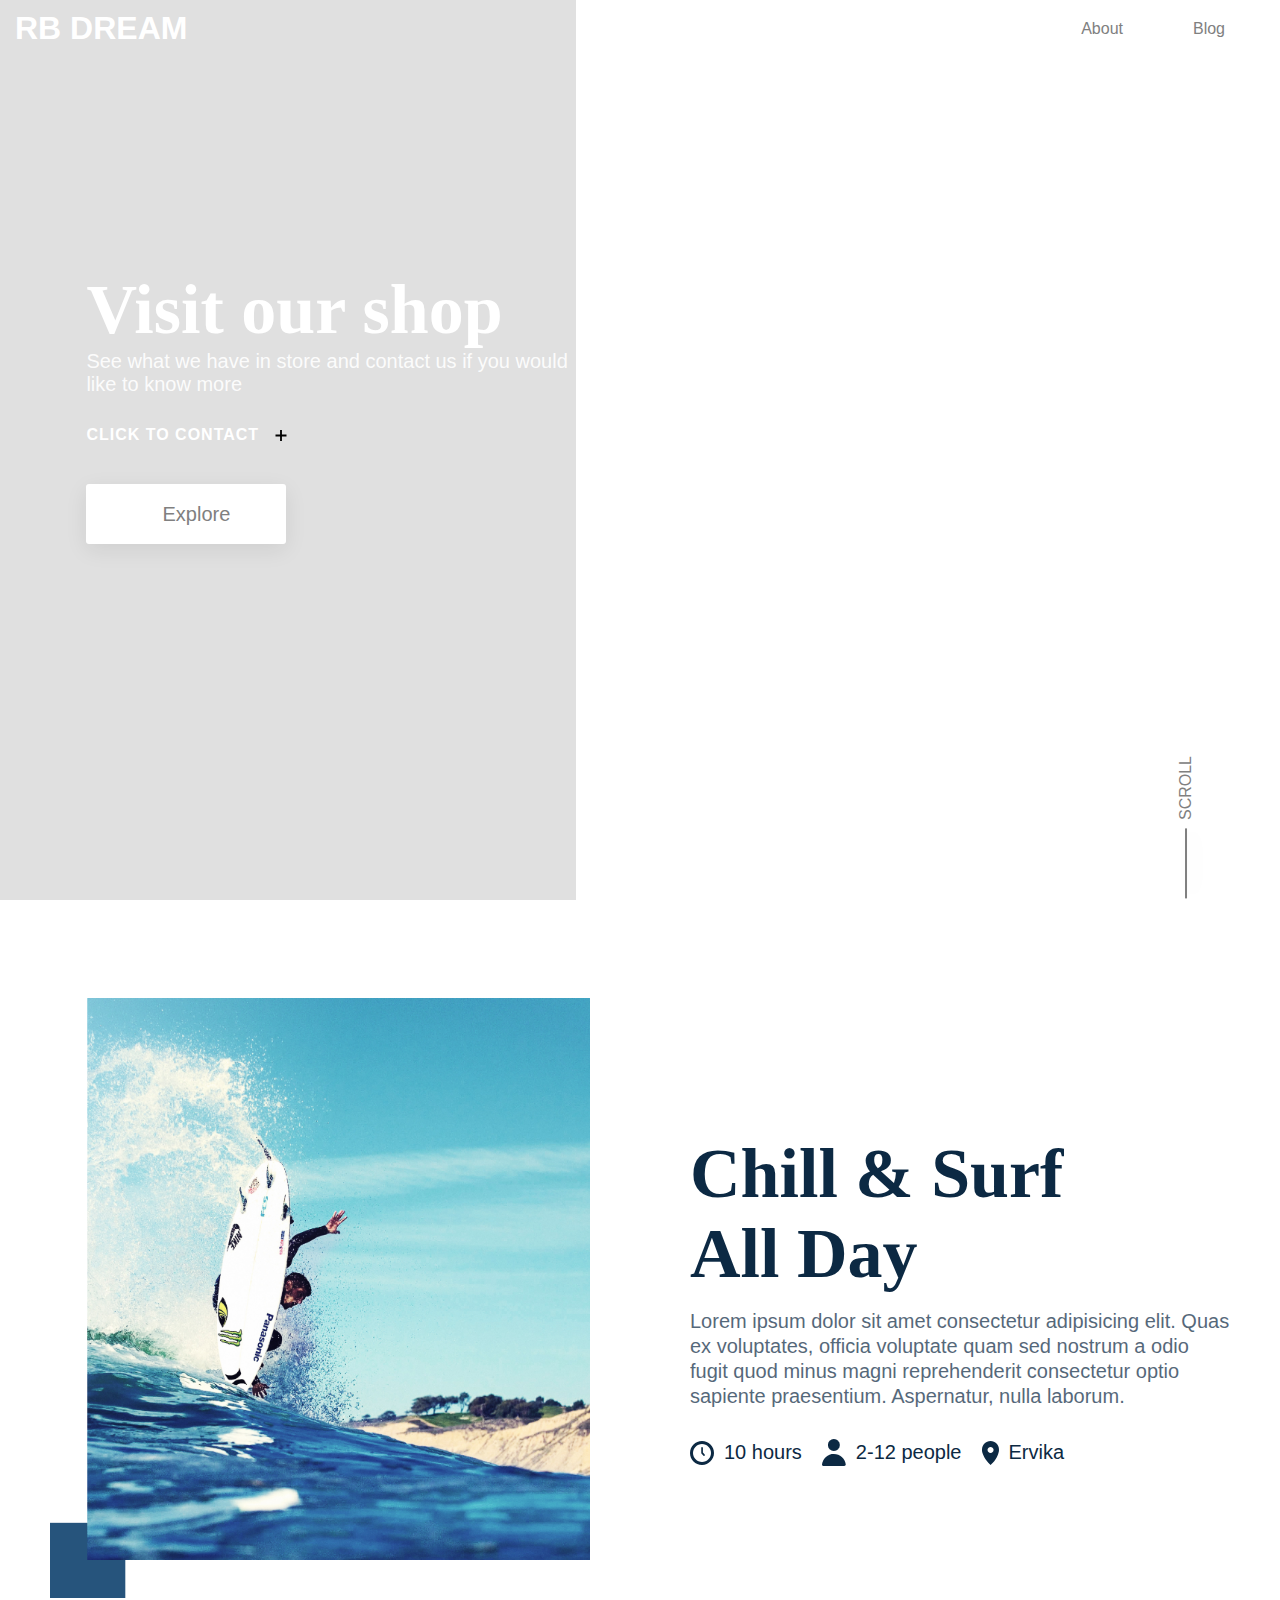
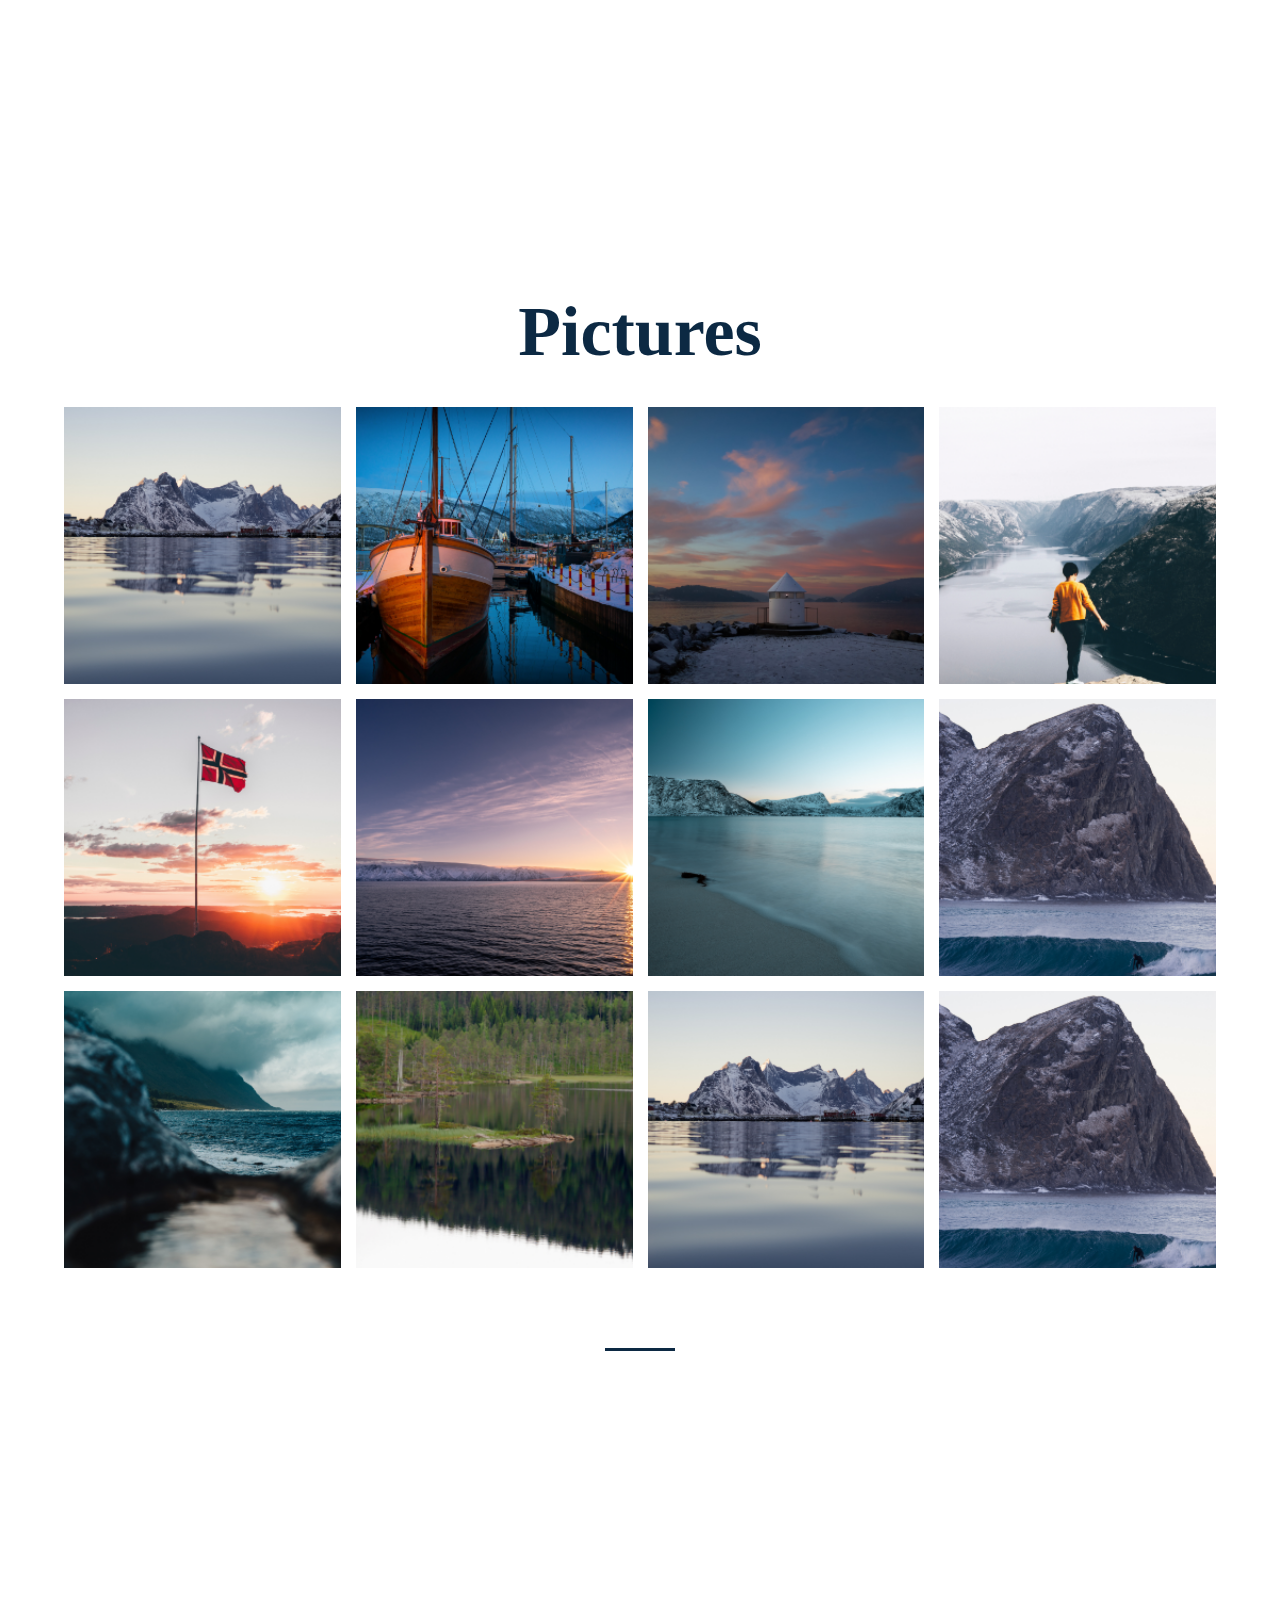
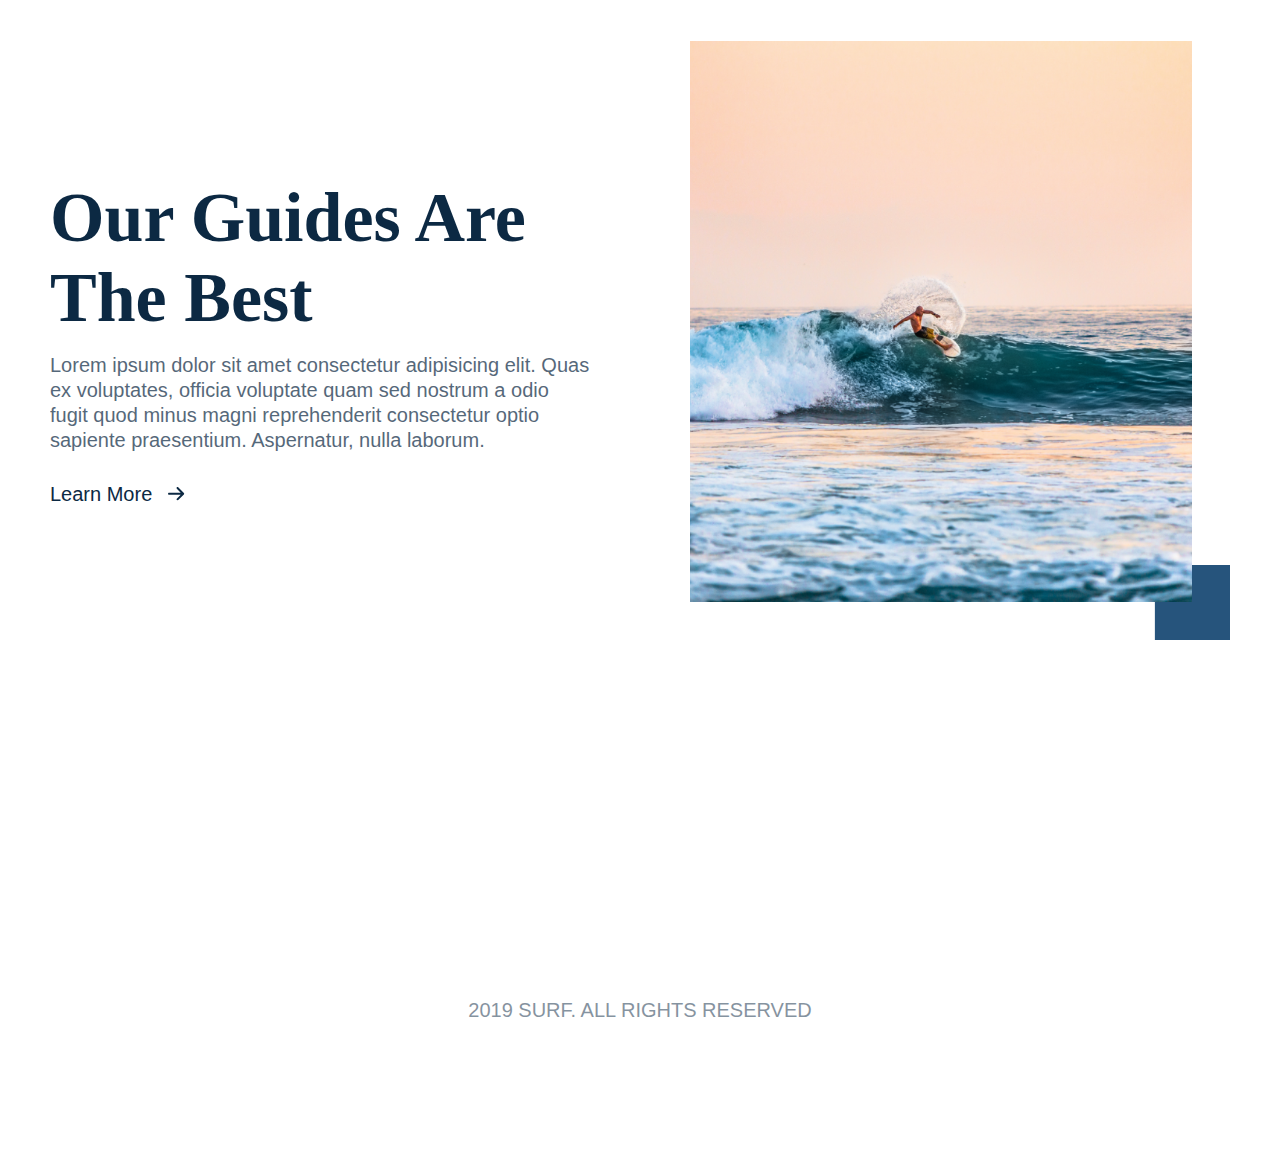
==== commit a60549cc: "modified the hero layout need to fix responsiveness" ====
--- a/index.html
+++ b/index.html
@@ -41,77 +41,83 @@
   </head>
   <body>
     <div class="hero">
-      <div class="left"></div>
-      <div class="right"></div>
+      <nav>
+        <ul class="main-nav">
+          <li><a href="#" class="logo">RB DREAM</a></li>
+          <li><a class="menu-item" href="#">About</a></li>
+          <li><a class="menu-item" href="#">Blog</a></li>
+        </ul>
+      </nav>
 
-      <!-- Pieces Slider -->
-      <div class="pieces-slider">
-        <!-- Each slide with corresponding image and text -->
-        <div class="pieces-slider__slide">
-          <img class="pieces-slider__image" src="images/1.png" alt="" />
-          <div class="pieces-slider__text">DAIWA Emblem</div>
+      <!-- Left Side -->
+      <div class="left">
+        <div class="heroContent">
+          <h1>Visit our shop</h1>
+          <p>
+            See what we have in store and contact us if you would like to know
+            more
+          </p>
+          <div class="details-btn">
+            CLICK TO CONTACT
+            <svg
+              xmlns="http://www.w3.org/2000/svg"
+              width="24"
+              height="24"
+              viewBox="0 0 24 24"
+            >
+              <path d="M24 10h-10v-10h-4v10h-10v4h10v10h4v-10h10z" />
+            </svg>
+          </div>
+          <a href="#" class="btn"><i class="fas fa-store-alt"></i>Explore</a>
         </div>
-        <div class="pieces-slider__slide">
-          <img class="pieces-slider__image" src="images/2.png" alt="" />
-          <div class="pieces-slider__text">OKUMA Tatula</div>
+      </div>
+      <!-- End of left Side -->
+
+      <!-- Right Side -->
+      <div class="right">
+        <!-- Pieces Slider -->
+        <div class="pieces-slider">
+          <!-- Each slide with corresponding image and text -->
+          <div class="pieces-slider__slide">
+            <img class="pieces-slider__image" src="images/1.png" alt="" />
+            <div class="pieces-slider__text">DAIWA Emblem</div>
+          </div>
+          <div class="pieces-slider__slide">
+            <img class="pieces-slider__image" src="images/2.png" alt="" />
+            <div class="pieces-slider__text">OKUMA Tatula</div>
+          </div>
+          <div class="pieces-slider__slide">
+            <img class="pieces-slider__image" src="images/3.png" alt="" />
+            <div class="pieces-slider__text">SHIMANO Spheros</div>
+          </div>
+          <div class="pieces-slider__slide">
+            <img class="pieces-slider__image" src="images/4.png" alt="" />
+            <div class="pieces-slider__text">ATC</div>
+          </div>
+          <div class="pieces-slider__slide">
+            <img class="pieces-slider__image" src="images/5.png" alt="" />
+            <div class="pieces-slider__text">PENN Slammer</div>
+          </div>
+          <!-- Canvas to draw the pieces -->
+          <canvas class="pieces-slider__canvas"></canvas>
+          <!-- Slider buttons: prev and next -->
+          <button class="pieces-slider__button pieces-slider__button--prev">
+            <i class="fas fa-arrow-up"></i>
+          </button>
+          <button class="pieces-slider__button pieces-slider__button--next">
+            <i class="fas fa-arrow-down"></i>
+          </button>
         </div>
-        <div class="pieces-slider__slide">
-          <img class="pieces-slider__image" src="images/3.png" alt="" />
-          <div class="pieces-slider__text">SHIMANO Spheros</div>
-        </div>
-        <div class="pieces-slider__slide">
-          <img class="pieces-slider__image" src="images/4.png" alt="" />
-          <div class="pieces-slider__text">ATC</div>
-        </div>
-        <div class="pieces-slider__slide">
-          <img class="pieces-slider__image" src="images/5.png" alt="" />
-          <div class="pieces-slider__text">PENN Slammer</div>
-        </div>
-        <!-- Canvas to draw the pieces -->
-        <canvas class="pieces-slider__canvas"></canvas>
-        <!-- Slider buttons: prev and next -->
-        <button class="pieces-slider__button pieces-slider__button--prev">
-          <i class="fas fa-arrow-up"></i>
-        </button>
-        <button class="pieces-slider__button pieces-slider__button--next">
-          <i class="fas fa-arrow-down"></i>
-        </button>
       </div>
-
-      <nav>
-        <a href="#" class="logo">RB DREAM</a>
-        <div class="desktopNav">
-          <a href="#">About</a>
-          <a href="#">Blog</a>
-        </div>
-        <div class="mobileNav">
-          <a href="#">&#9776;</a>
-        </div>
-      </nav>
-      <div class="heroContent">
-        <h1>Visit our shop</h1>
-        <p>
-          See what we have in store and contact us if you would like to know
-          more
-        </p>
-        <div class="details-btn">
-          CLICK TO CONTACT
-          <svg
-            xmlns="http://www.w3.org/2000/svg"
-            width="24"
-            height="24"
-            viewBox="0 0 24 24"
-          >
-            <path d="M24 10h-10v-10h-4v10h-10v4h10v10h4v-10h10z" />
-          </svg>
-        </div>
-        <a href="#" class="btn"><i class="fas fa-store-alt"></i>Explore</a>
-      </div>
+      <!-- End of Right Side -->
       <div class="scroll">
         <div class="line"></div>
         <p>SCROLL</p>
       </div>
     </div>
+    <!-- End of Hero Content -->
+
+    <!-- Section 2 -->
     <div class="flex-2">
       <div class="flexItem">
         <img src="images/surf_image.png" alt="surf image" class="mobileHide" />
--- a/main.css
+++ b/main.css
@@ -72,51 +72,64 @@
   width: 100%;
 }
 
+.hero .left {
+  position: static;
+  float: left;
+  width: 45%;
+  height: 100vh;
+  background: #e0e0e0;
+}
+
+.hero .right {
+  position: static;
+  float: right;
+  width: 55%;
+  height: 100vh;
+}
+
 .hero p {
   text-shadow: 0px 6px 22px 0px rgba(0, 0, 0, 0.08);
 }
 
-.hero .left {
+nav {
   position: absolute;
-  height: 100%;
-  width: 70%;
-  background-color: #e0e0e0;
-  z-index: -1;
-}
-
-nav {
-  width: 90%;
-  margin: 0 auto;
-  line-height: 60px;
-  text-align: right;
-}
-
-nav .logo {
-  float: left;
+  z-index: 3;
+  width: 100%;
+}
+
+nav .main-nav {
+  display: -webkit-box;
+  display: -ms-flexbox;
+  display: flex;
+  -webkit-box-align: center;
+      -ms-flex-align: center;
+          align-items: center;
+}
+
+nav .main-nav li {
+  list-style: none;
   text-decoration: none;
-  color: white;
-  font-size: 4rem;
-  font-weight: 600;
-}
-
-nav .desktopNav {
-  right: 1.7%;
-}
-
-nav .desktopNav a {
+  margin-top: 10px;
+}
+
+nav .main-nav li a {
+  text-decoration: none;
+  padding: 15px;
+}
+
+nav .main-nav li:first-child {
+  margin-right: auto;
+}
+
+.logo {
+  color: #ffffff;
+  font-weight: bold;
+  font-size: 2rem;
+}
+
+.menu-item {
   color: grey;
-  text-shadow: 0px 6px 22px 0px rgba(0, 0, 0, 0.08);
-  text-decoration: none;
-  -webkit-transition: color 2s ease;
-  transition: color 2s ease;
-  margin-top: 2rem;
-  color: grey;
-  font-size: 18px;
-  padding: 15px;
-}
-
-nav .desktopNav a:hover {
-  color: black;
+  margin-right: 40px;
 }
 
 .mobileNav {
@@ -124,16 +137,19 @@
 }
 
 .pieces-slider {
-  position: absolute;
+  position: relative;
   text-align: center;
-  overflow: hidden;
-  left: 45%;
-  top: 20%;
+  padding: 8rem 0;
+}
+
+.js .pieces-slider {
+  padding: 0;
 }
 
 /* Make all slides absolutes and hide them */
 .js .pieces-slider__slide {
   position: absolute;
+  right: 100%;
 }
 
 /* Define image dimensions and also hide them */
@@ -154,8 +170,8 @@
 /* Canvas with viewport width and height */
 .js .pieces-slider__canvas {
   position: relative;
-  width: 50vw;
-  height: 50vh;
+  width: 100%;
+  height: 100vh;
   -webkit-transition: 0.2s opacity;
   transition: 0.2s opacity;
 }
@@ -170,6 +186,11 @@
 /* Control buttons */
 .pieces-slider__button {
   position: absolute;
+  left: 0;
+  top: 50%;
+  width: 100px;
+  height: 100px;
+  margin: -25px 0 0 0;
   color: #e0e0e0;
 }
 
@@ -177,8 +198,6 @@
   background: #fff;
   cursor: pointer;
   font-size: 30px;
-  right: 1.7%;
-  top: 20%;
   -webkit-transition: color 2s;
   transition: color 2s;
 }
@@ -191,10 +210,10 @@
   background: #fff;
   cursor: pointer;
   font-size: 30px;
-  right: 1.7%;
-  top: 60%;
   -webkit-transition: color 2s;
   transition: color 2s;
+  left: auto;
+  right: 0;
 }
 
 .pieces-slider__button--next:hover {
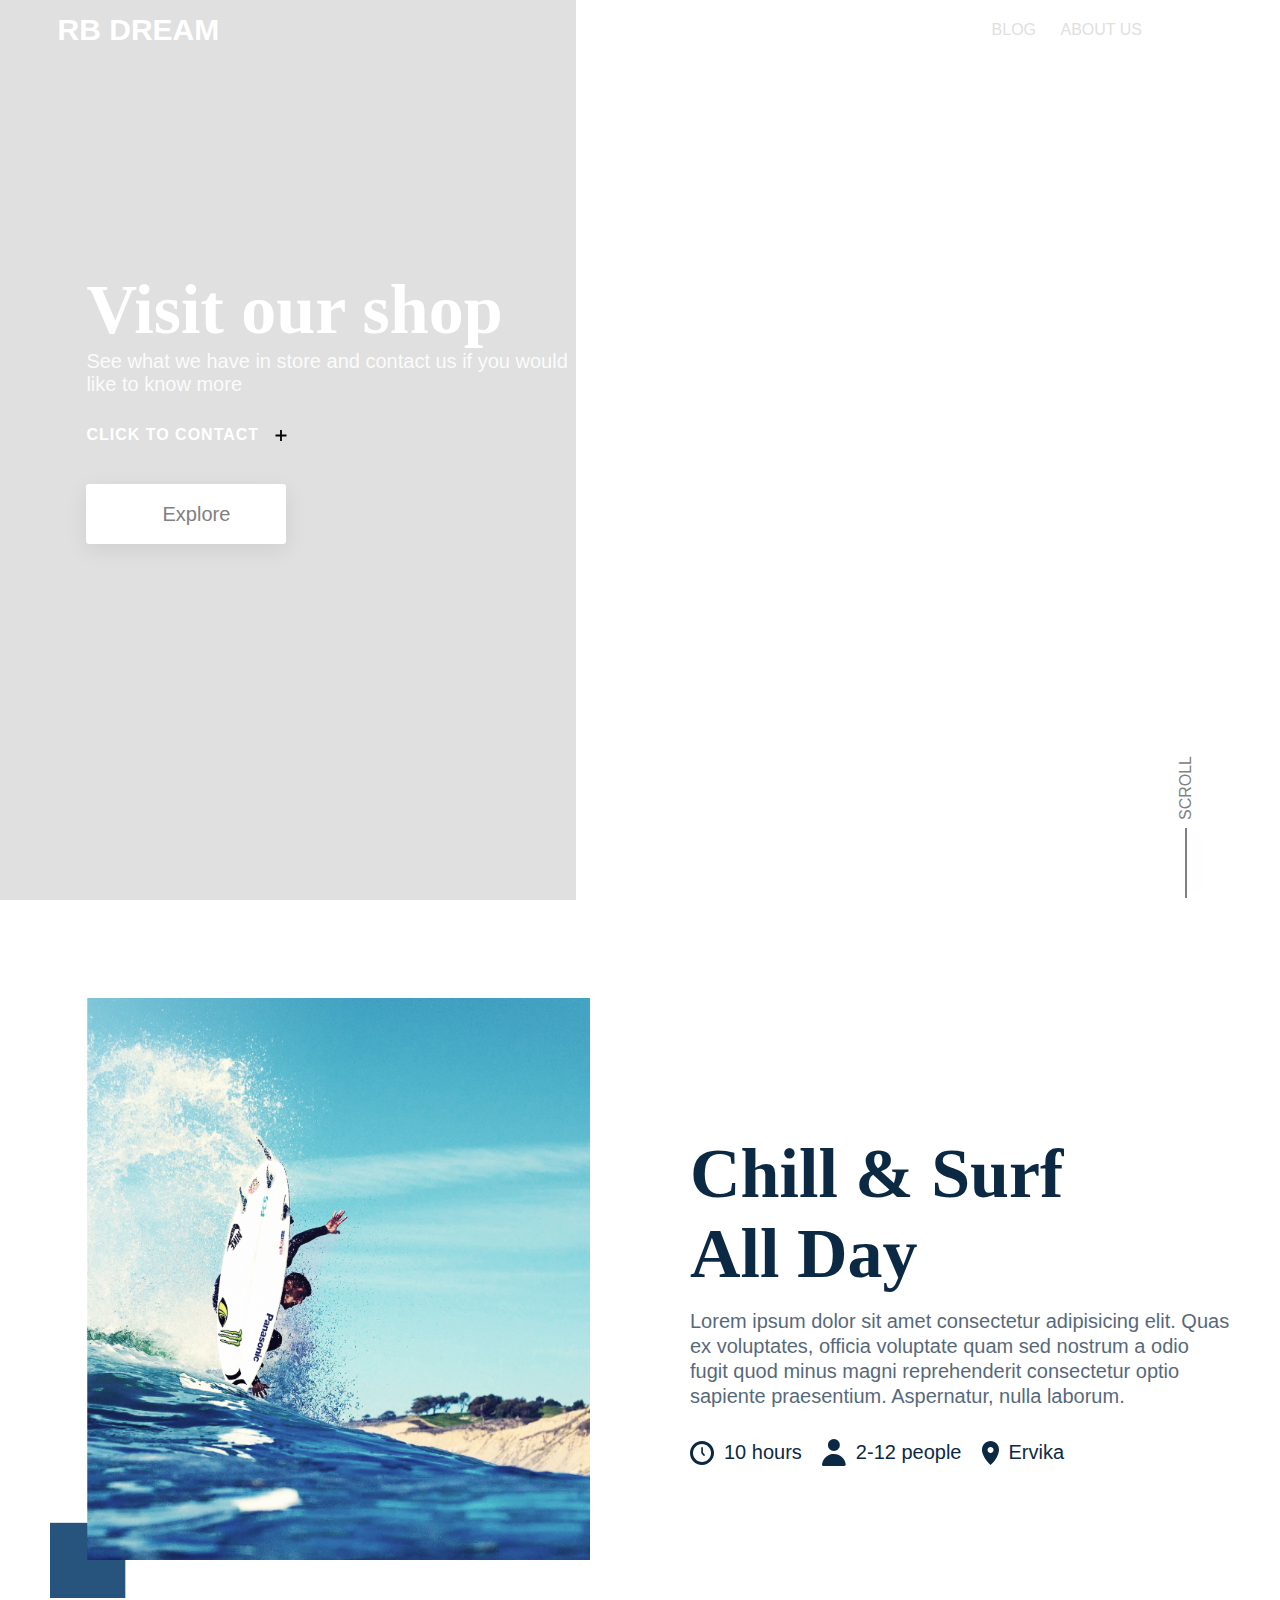
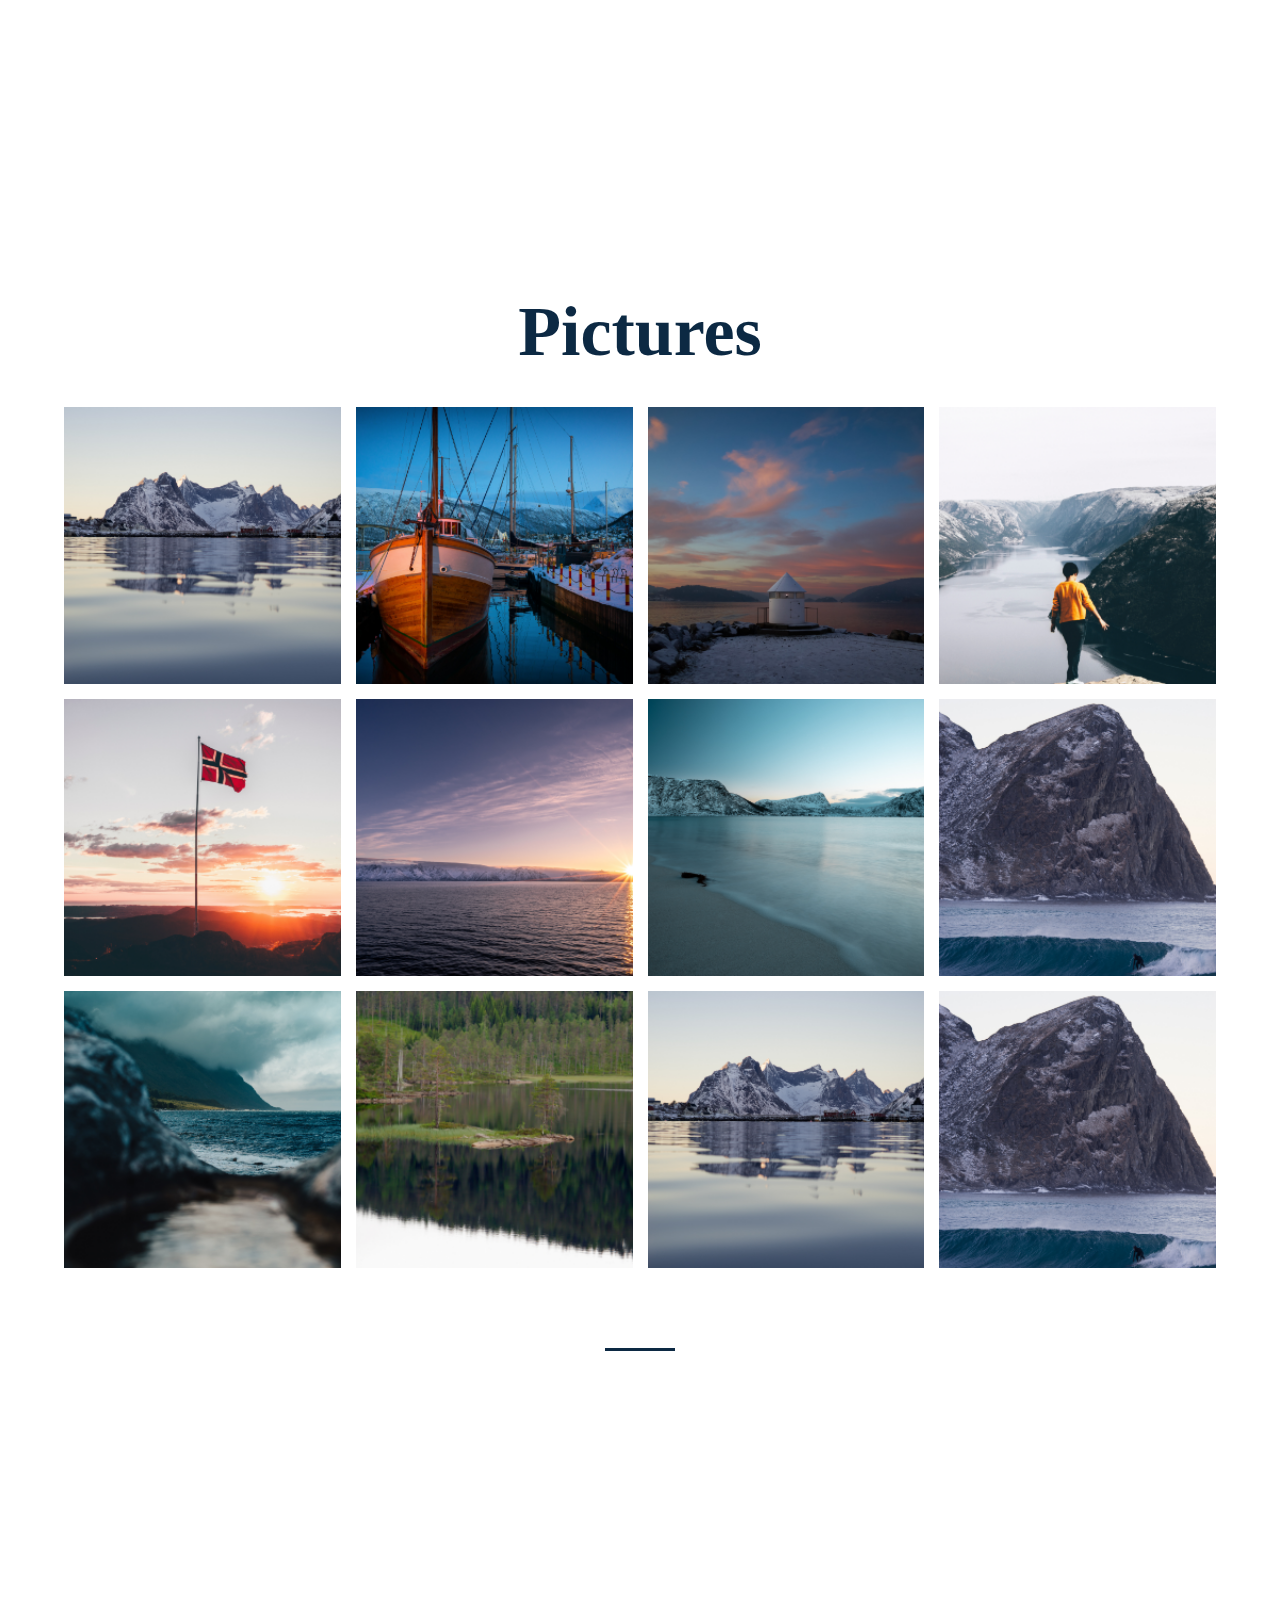
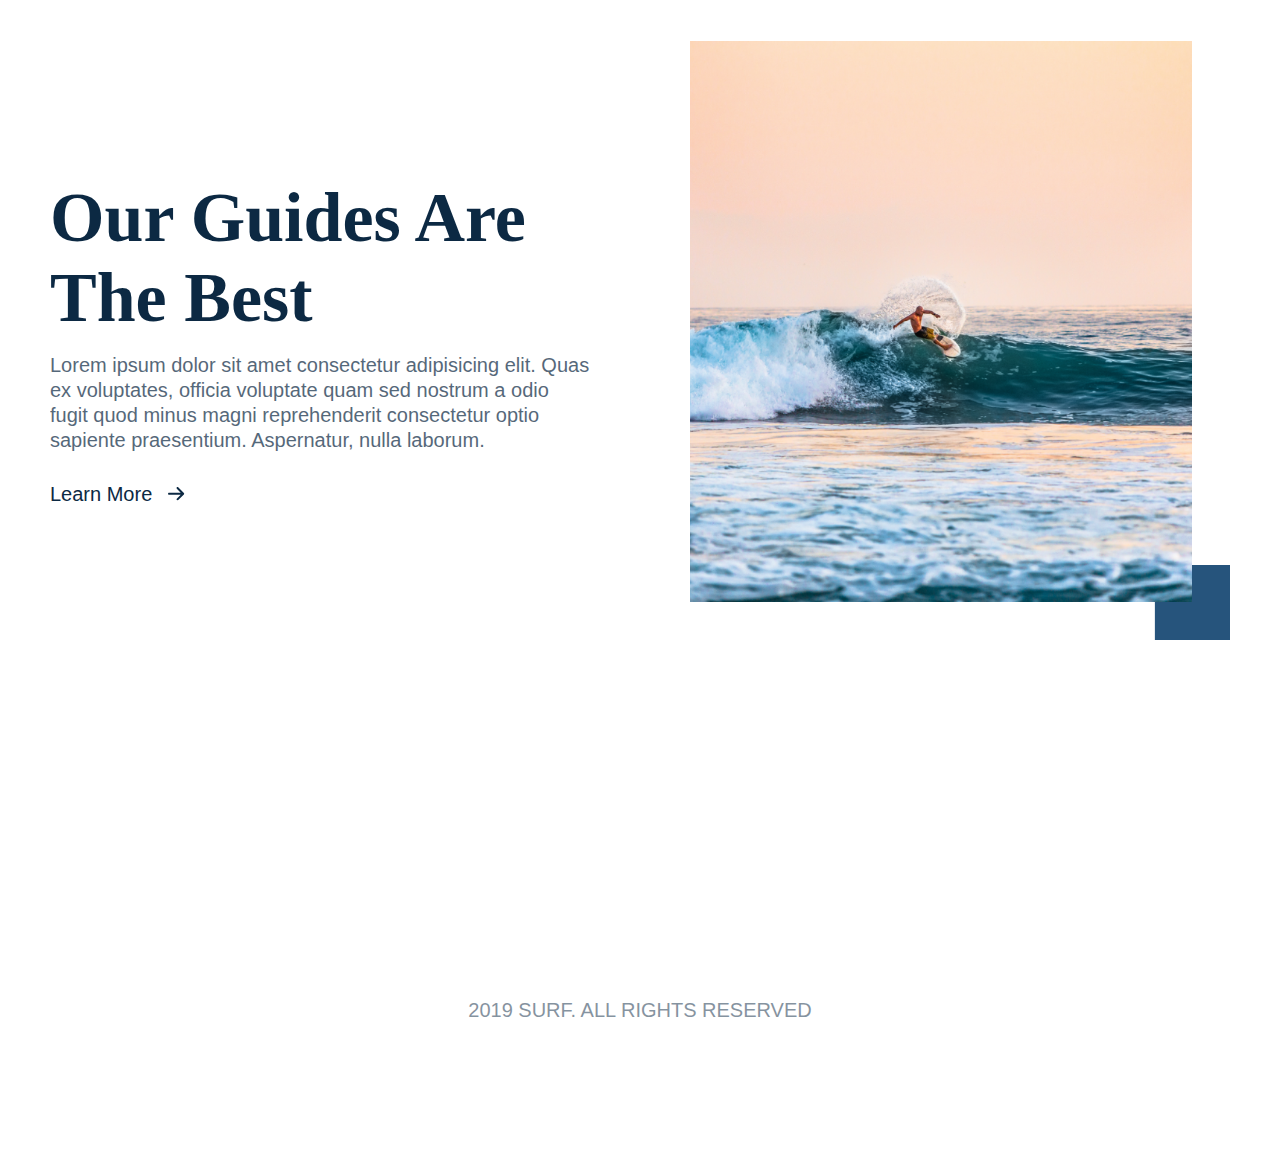
==== commit 05982a6f: "modified nav" ====
--- a/index.html
+++ b/index.html
@@ -42,11 +42,14 @@
   <body>
     <div class="hero">
       <nav>
-        <ul class="main-nav">
-          <li><a href="#" class="logo">RB DREAM</a></li>
-          <li><a class="menu-item" href="#">About</a></li>
-          <li><a class="menu-item" href="#">Blog</a></li>
-        </ul>
+        <a href="#" class="logo">RB DREAM</a>
+        <div class="desktopNav">
+          <a href="#">BLOG</a>
+          <a href="#">ABOUT US</a>
+        </div>
+        <div class="mobileNav">
+          <a href="#">&#9776;</a>
+        </div>
       </nav>
 
       <!-- Left Side -->
--- a/main.css
+++ b/main.css
@@ -94,42 +94,26 @@
 nav {
   position: absolute;
   z-index: 3;
-  width: 100%;
-}
-
-nav .main-nav {
-  display: -webkit-box;
-  display: -ms-flexbox;
-  display: flex;
-  -webkit-box-align: center;
-      -ms-flex-align: center;
-          align-items: center;
-}
-
-nav .main-nav li {
-  list-style: none;
+  width: 90%;
+  margin: 0 auto;
+  line-height: 60px;
+  text-align: right;
+}
+
+nav .logo {
+  float: left;
+  margin-left: 5%;
   text-decoration: none;
-  margin-top: 10px;
-}
-
-nav .main-nav li a {
+  color: white;
+  font-size: 30px;
+  font-weight: 600;
+}
+
+nav .desktopNav a {
+  color: #e0e0e0;
+  text-shadow: 0px 6px 22px 0px rgba(0, 0, 0, 0.08);
   text-decoration: none;
-  padding: 15px;
-}
-
-nav .main-nav li:first-child {
-  margin-right: auto;
-}
-
-.logo {
-  color: #ffffff;
-  font-weight: bold;
-  font-size: 2rem;
-}
-
-.menu-item {
-  color: grey;
-  margin-right: 40px;
+  padding: 10px;
 }
 
 .mobileNav {
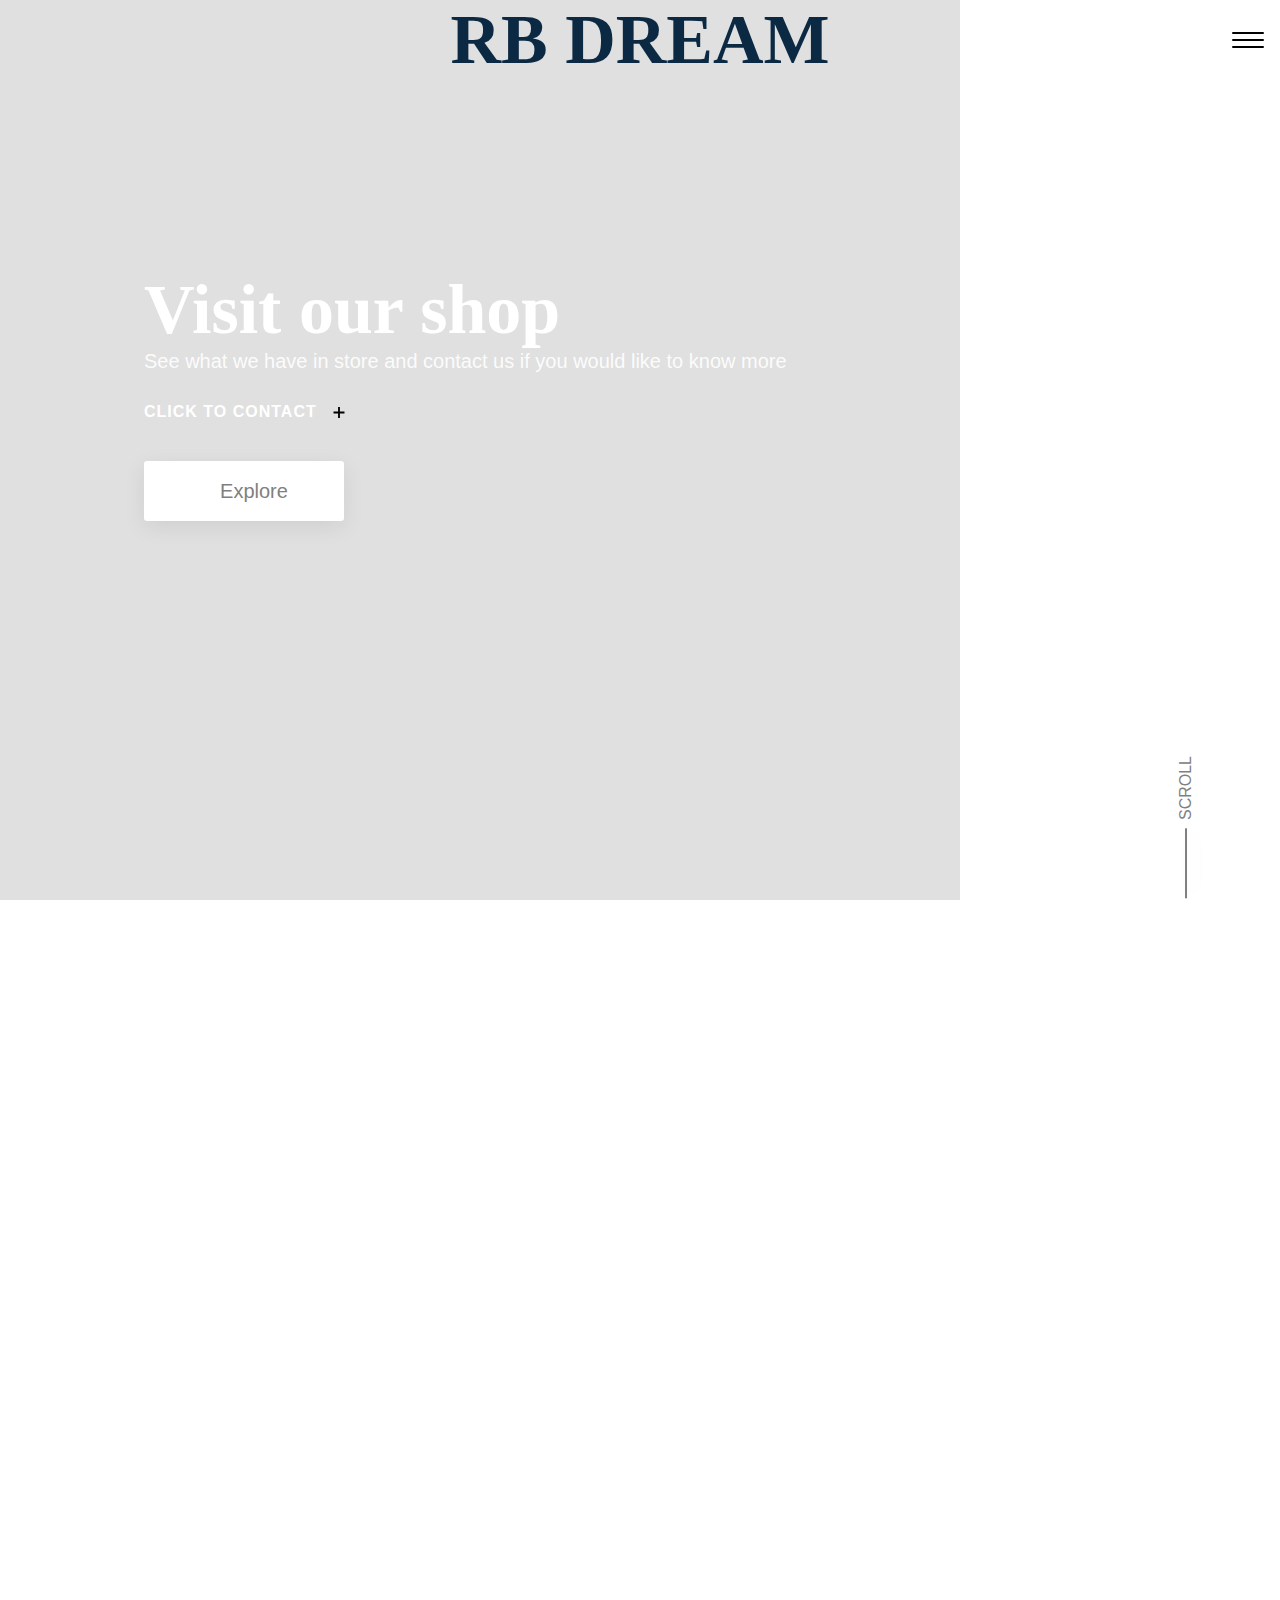
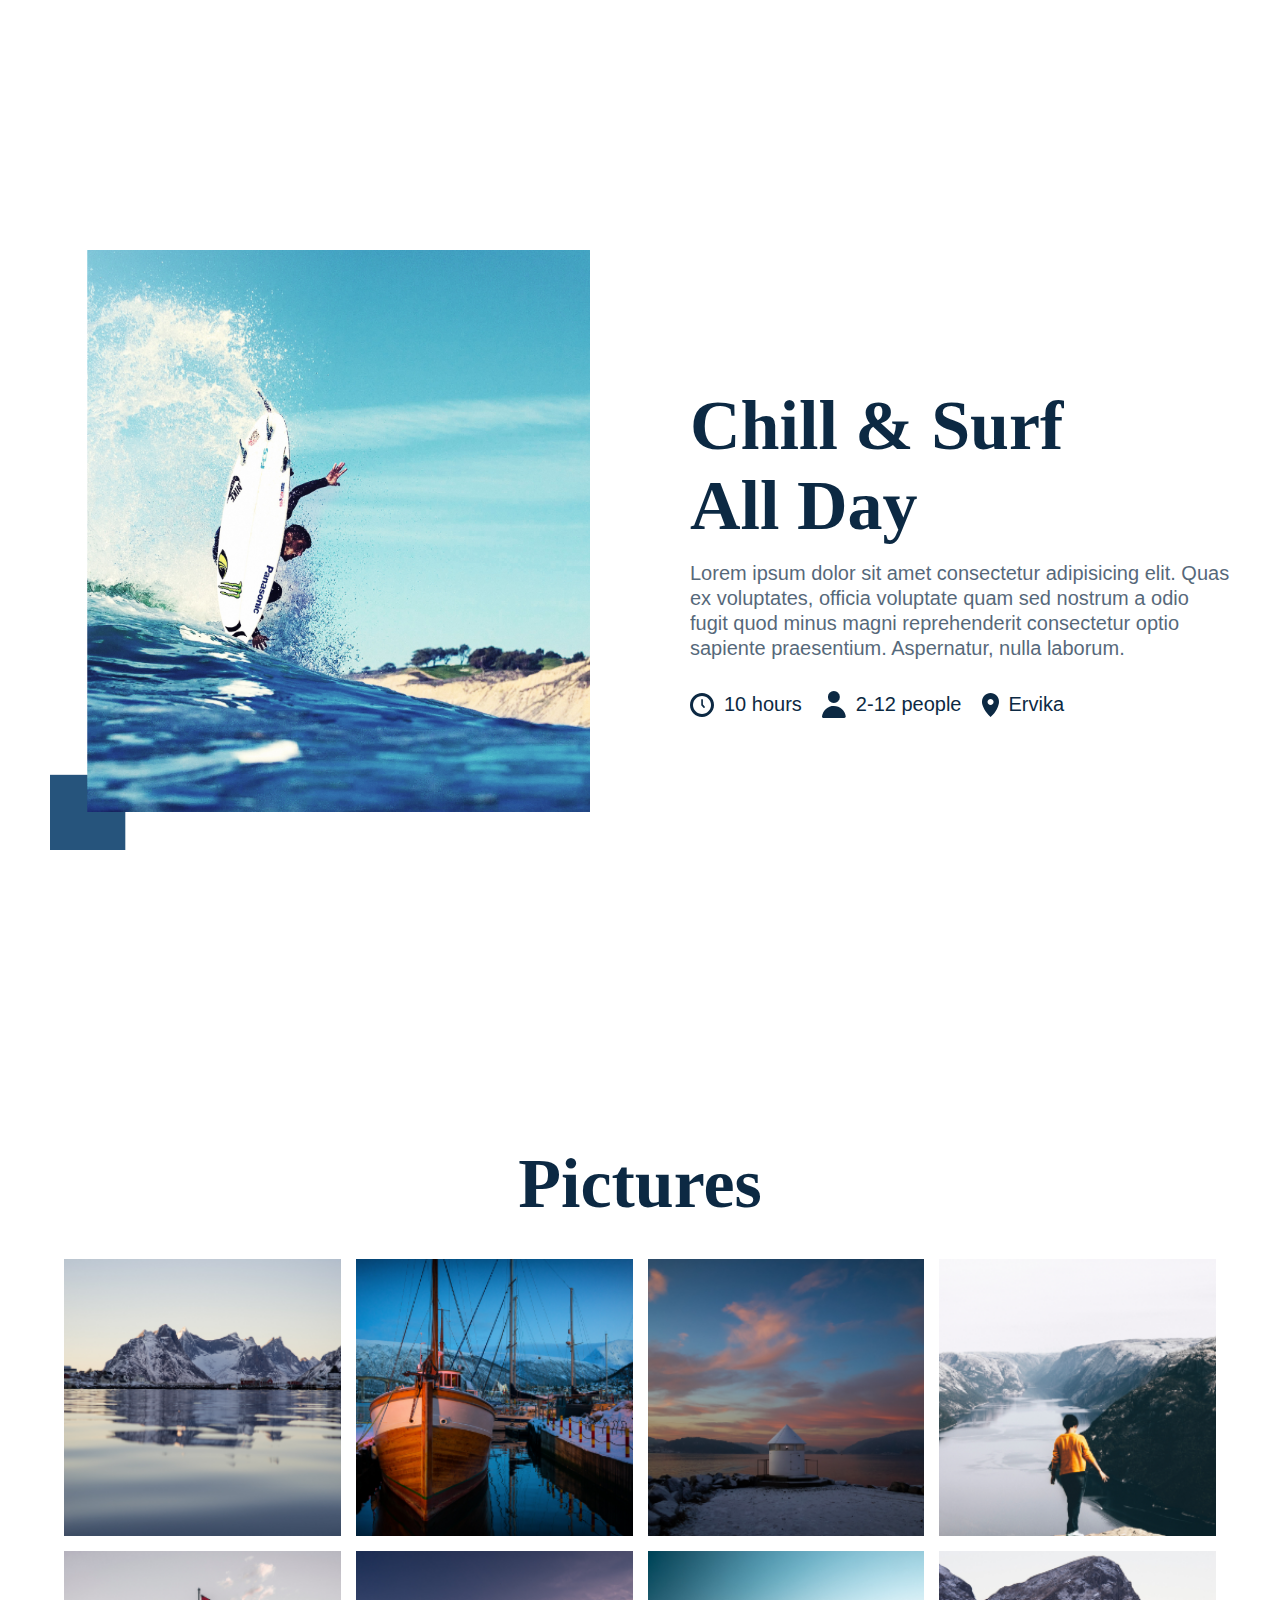
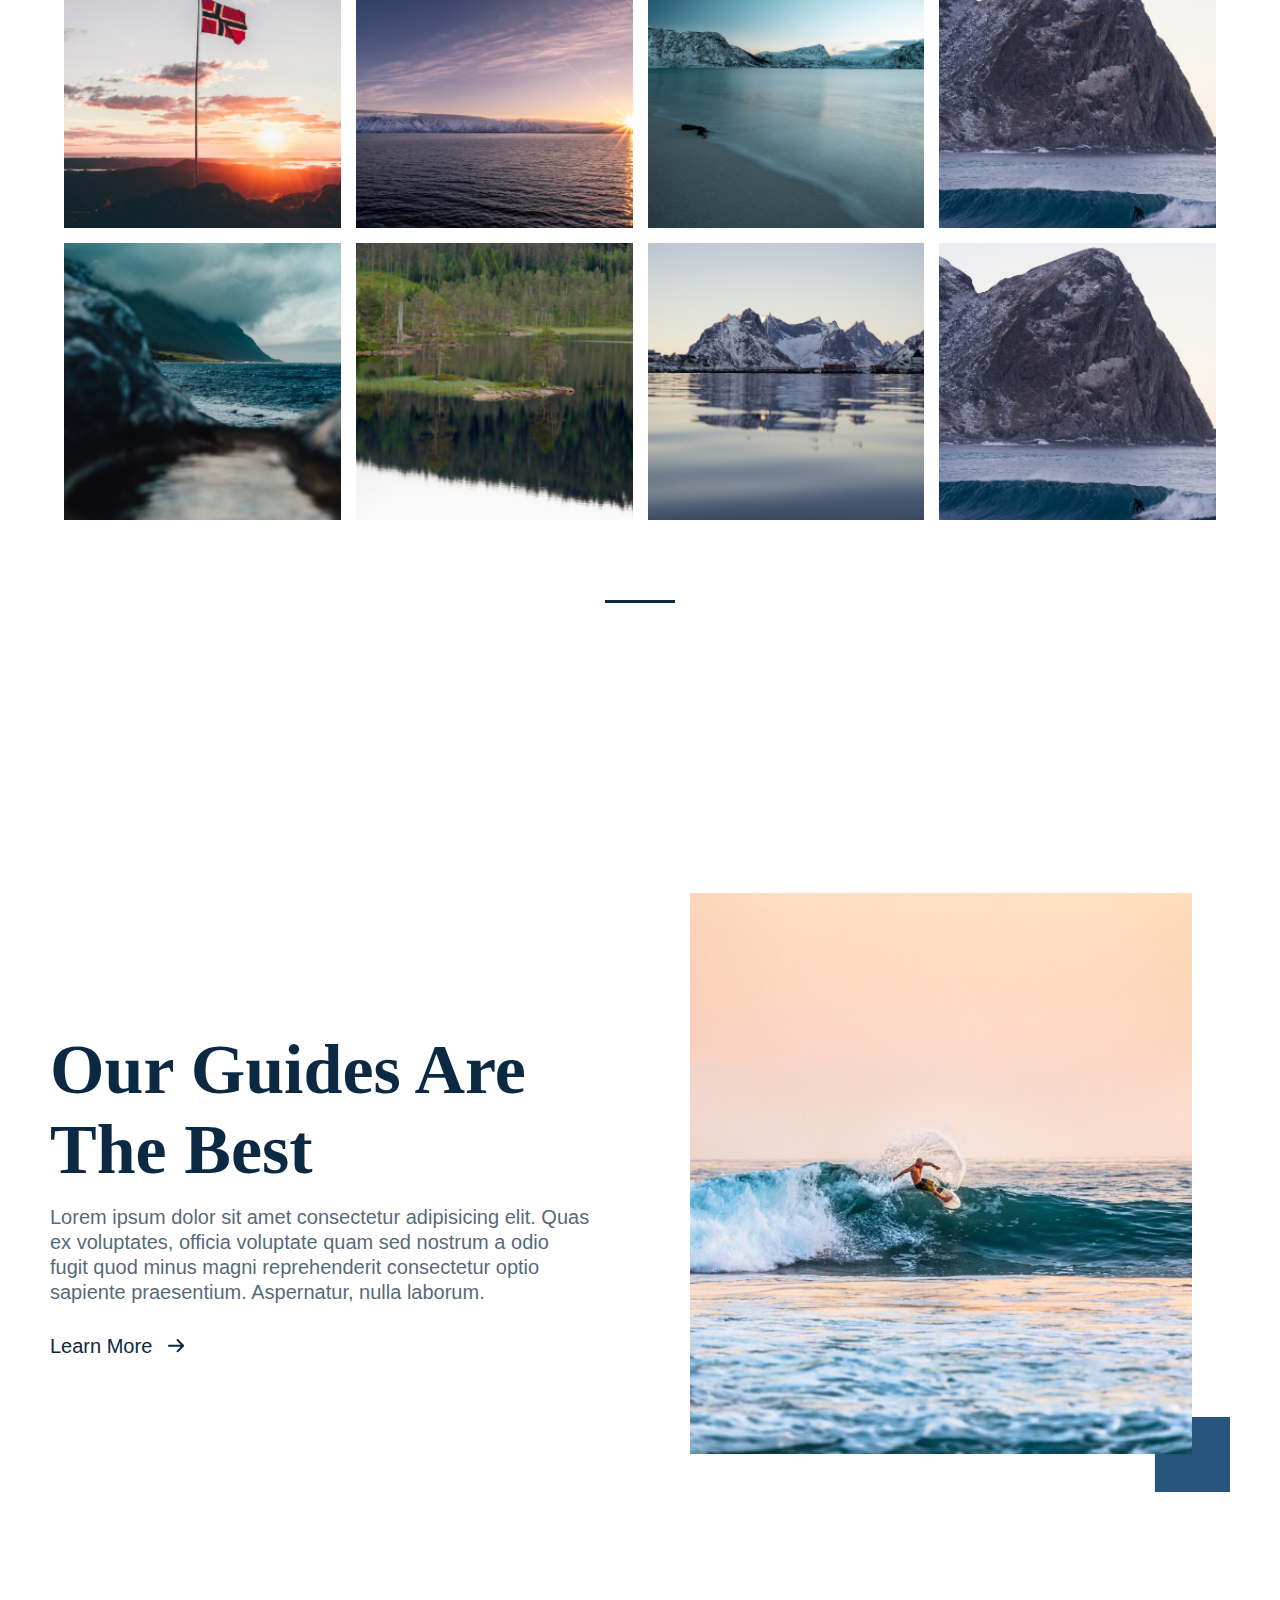
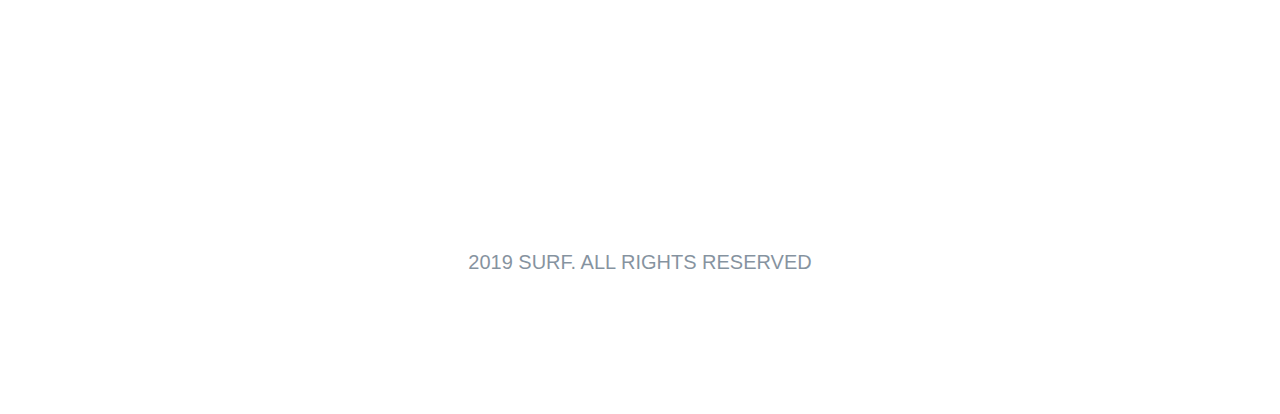
==== commit 1fb97703: "started to build out a new responsive nav" ====
--- a/index.html
+++ b/index.html
@@ -41,16 +41,21 @@
   </head>
   <body>
     <div class="hero">
-      <nav>
-        <a href="#" class="logo">RB DREAM</a>
-        <div class="desktopNav">
-          <a href="#">BLOG</a>
-          <a href="#">ABOUT US</a>
-        </div>
-        <div class="mobileNav">
-          <a href="#">&#9776;</a>
-        </div>
-      </nav>
+      <header>
+        <h1 class="logo">RB DREAM</h1>
+        <input type="checkbox" class="nav-toggle" id="nav-toggle" />
+        <nav>
+          <ul>
+            <li><a href="#">Home</a></li>
+            <li><a href="#">Blog</a></li>
+            <li><a href="#">About</a></li>
+            <li><a href="#">Contact</a></li>
+          </ul>
+        </nav>
+        <label for="nav-toggle" class="nav-toggle-label">
+          <span></span>
+        </label>
+      </header>
 
       <!-- Left Side -->
       <div class="left">
--- a/main.css
+++ b/main.css
@@ -75,7 +75,7 @@
 .hero .left {
   position: static;
   float: left;
-  width: 45%;
+  width: 75%;
   height: 100vh;
   background: #e0e0e0;
 }
@@ -83,7 +83,7 @@
 .hero .right {
   position: static;
   float: right;
-  width: 55%;
+  width: 100%;
   height: 100vh;
 }
 
@@ -91,33 +91,89 @@
   text-shadow: 0px 6px 22px 0px rgba(0, 0, 0, 0.08);
 }
 
+/* Nav style */
+header {
+  text-align: center;
+  position: absolute;
+  width: 100%;
+  z-index: 3;
+}
+
+.nav-toggle {
+  display: none;
+}
+
+.nav-toggle-label {
+  position: absolute;
+  top: 0;
+  right: 0;
+  margin-right: 1em;
+  height: 100%;
+  display: -webkit-box;
+  display: -ms-flexbox;
+  display: flex;
+  -webkit-box-align: center;
+      -ms-flex-align: center;
+          align-items: center;
+}
+
+.nav-toggle-label span {
+  display: block;
+  background: black;
+  height: 2px;
+  width: 2em;
+  border-radius: 2px;
+  position: relative;
+}
+
+.nav-toggle-label span::before {
+  content: '';
+  display: block;
+  background: black;
+  height: 2px;
+  width: 2em;
+  border-radius: 2px;
+  position: absolute;
+  bottom: 7px;
+}
+
+.nav-toggle-label span::after {
+  content: '';
+  position: absolute;
+  display: block;
+  background: black;
+  height: 2px;
+  width: 2em;
+  border-radius: 2px;
+  top: 7px;
+}
+
 nav {
   position: absolute;
-  z-index: 3;
-  width: 90%;
-  margin: 0 auto;
-  line-height: 60px;
   text-align: right;
-}
-
-nav .logo {
-  float: left;
-  margin-left: 5%;
+  top: 100%;
+  right: 0;
+  display: none;
+}
+
+nav ul {
+  list-style: none;
+  margin: 0;
+  padding: 0;
+}
+
+nav li {
+  margin-bottom: 1em;
+  margin-right: 1em;
+}
+
+nav a {
   text-decoration: none;
-  color: white;
-  font-size: 30px;
-  font-weight: 600;
-}
-
-nav .desktopNav a {
-  color: #e0e0e0;
-  text-shadow: 0px 6px 22px 0px rgba(0, 0, 0, 0.08);
-  text-decoration: none;
-  padding: 10px;
-}
-
-.mobileNav {
-  display: none;
+  text-transform: uppercase;
+}
+
+.nav-toggle:checked ~ nav {
+  display: block;
 }
 
 .pieces-slider {
@@ -412,7 +468,7 @@
             flex-direction: column;
     width: 90%;
   }
-  .mobileHide {
+  .scroll {
     display: none;
   }
 }
@@ -467,17 +523,6 @@
   footer i {
     font-size: 24px;
   }
-  .desktopNav {
-    display: none;
-  }
-  .mobileNav {
-    display: block;
-  }
-  .mobileNav a {
-    color: white;
-    text-decoration: none;
-    font-size: none;
-  }
   .scroll {
     display: none;
   }
@@ -492,8 +537,8 @@
 
 @media screen and (max-width: 55em) {
   .pieces-slider__canvas {
-    width: 100vw;
-    height: 100vw;
+    width: 100%;
+    height: 100%;
   }
   .pieces-slider__button {
     width: 60px;
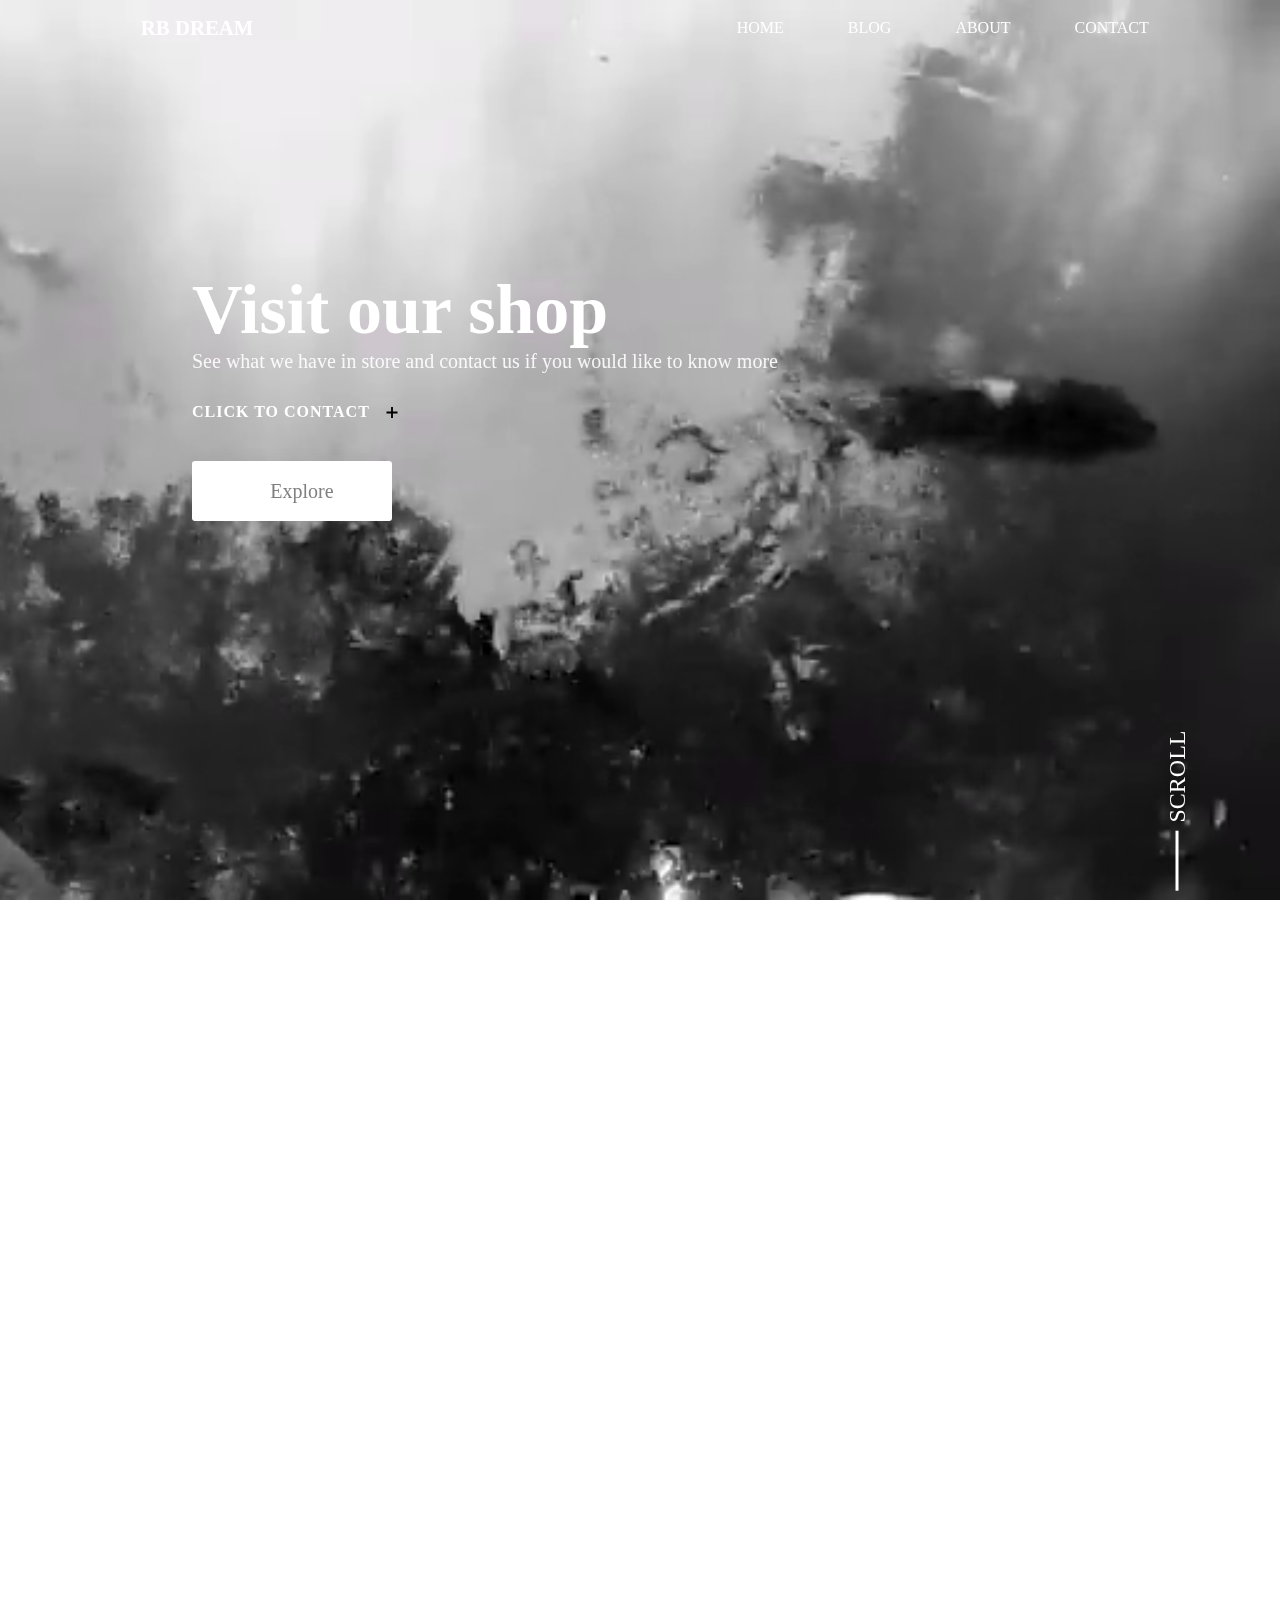
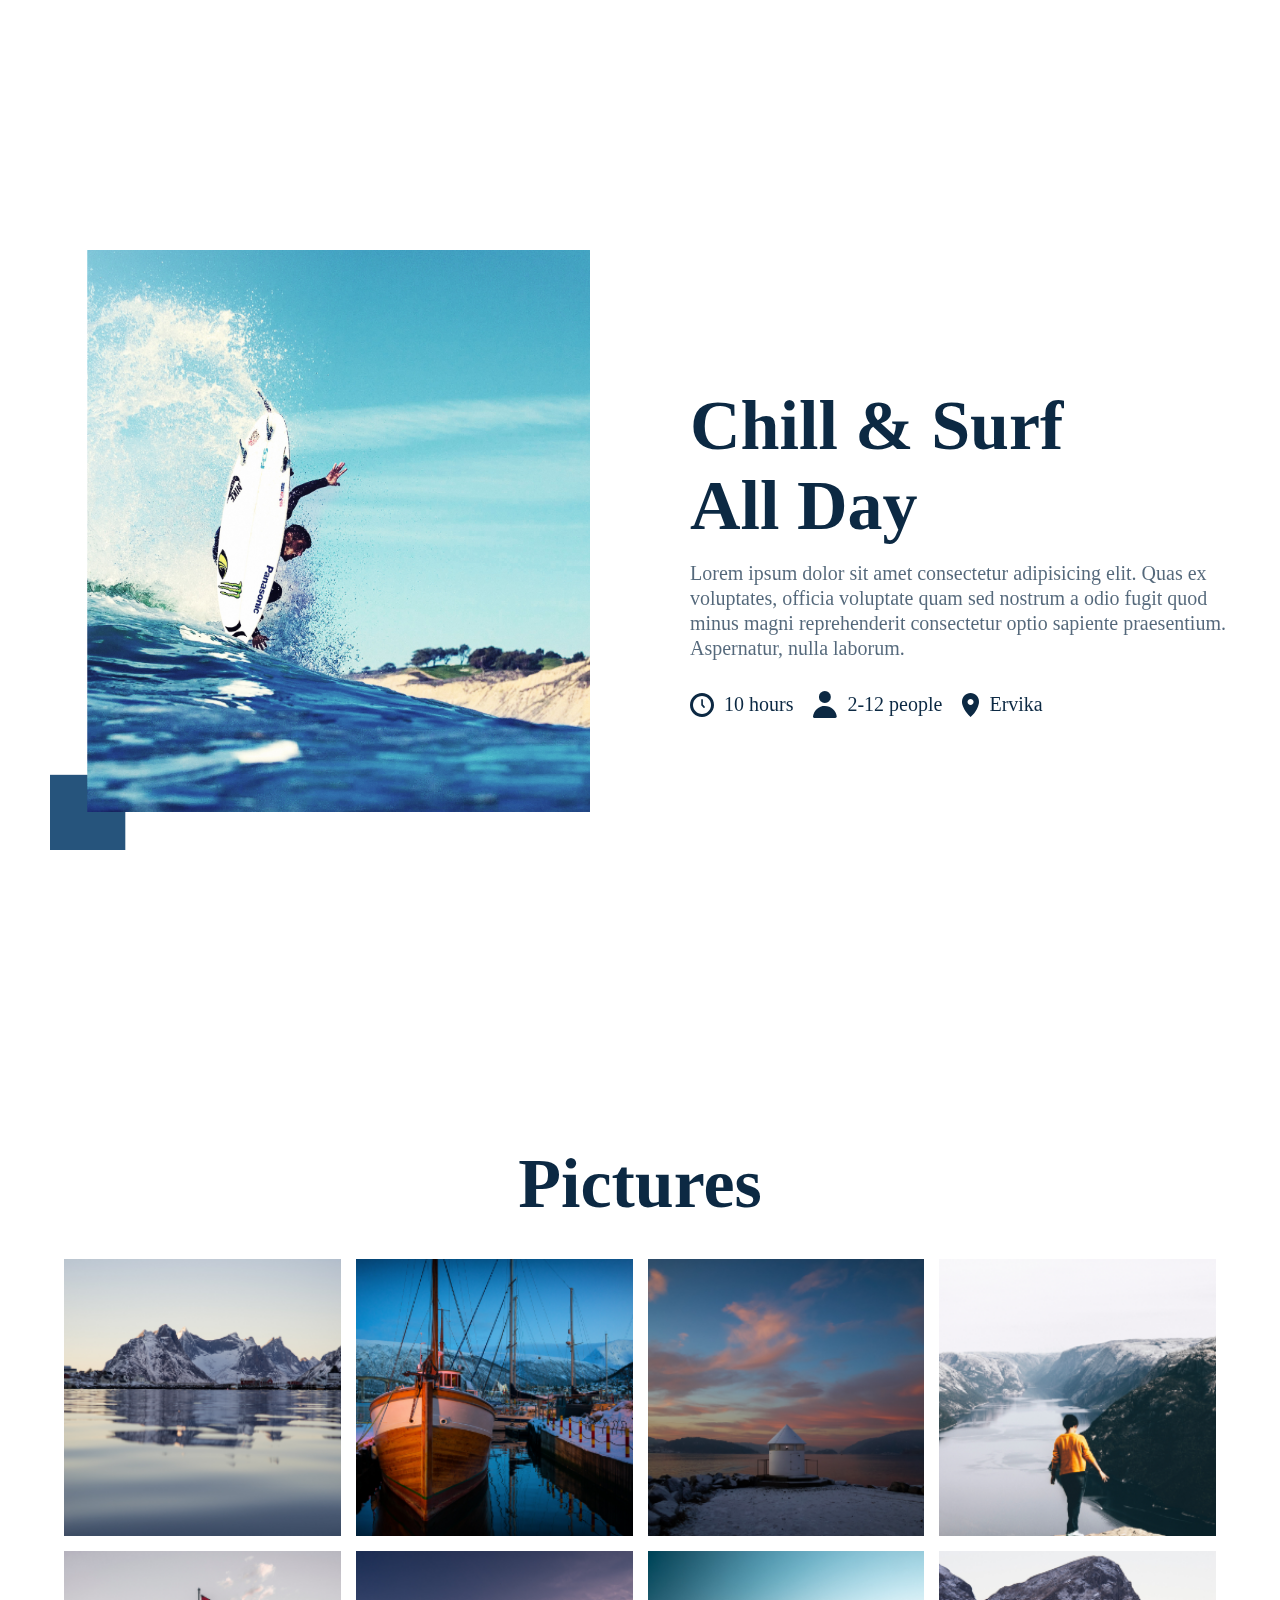
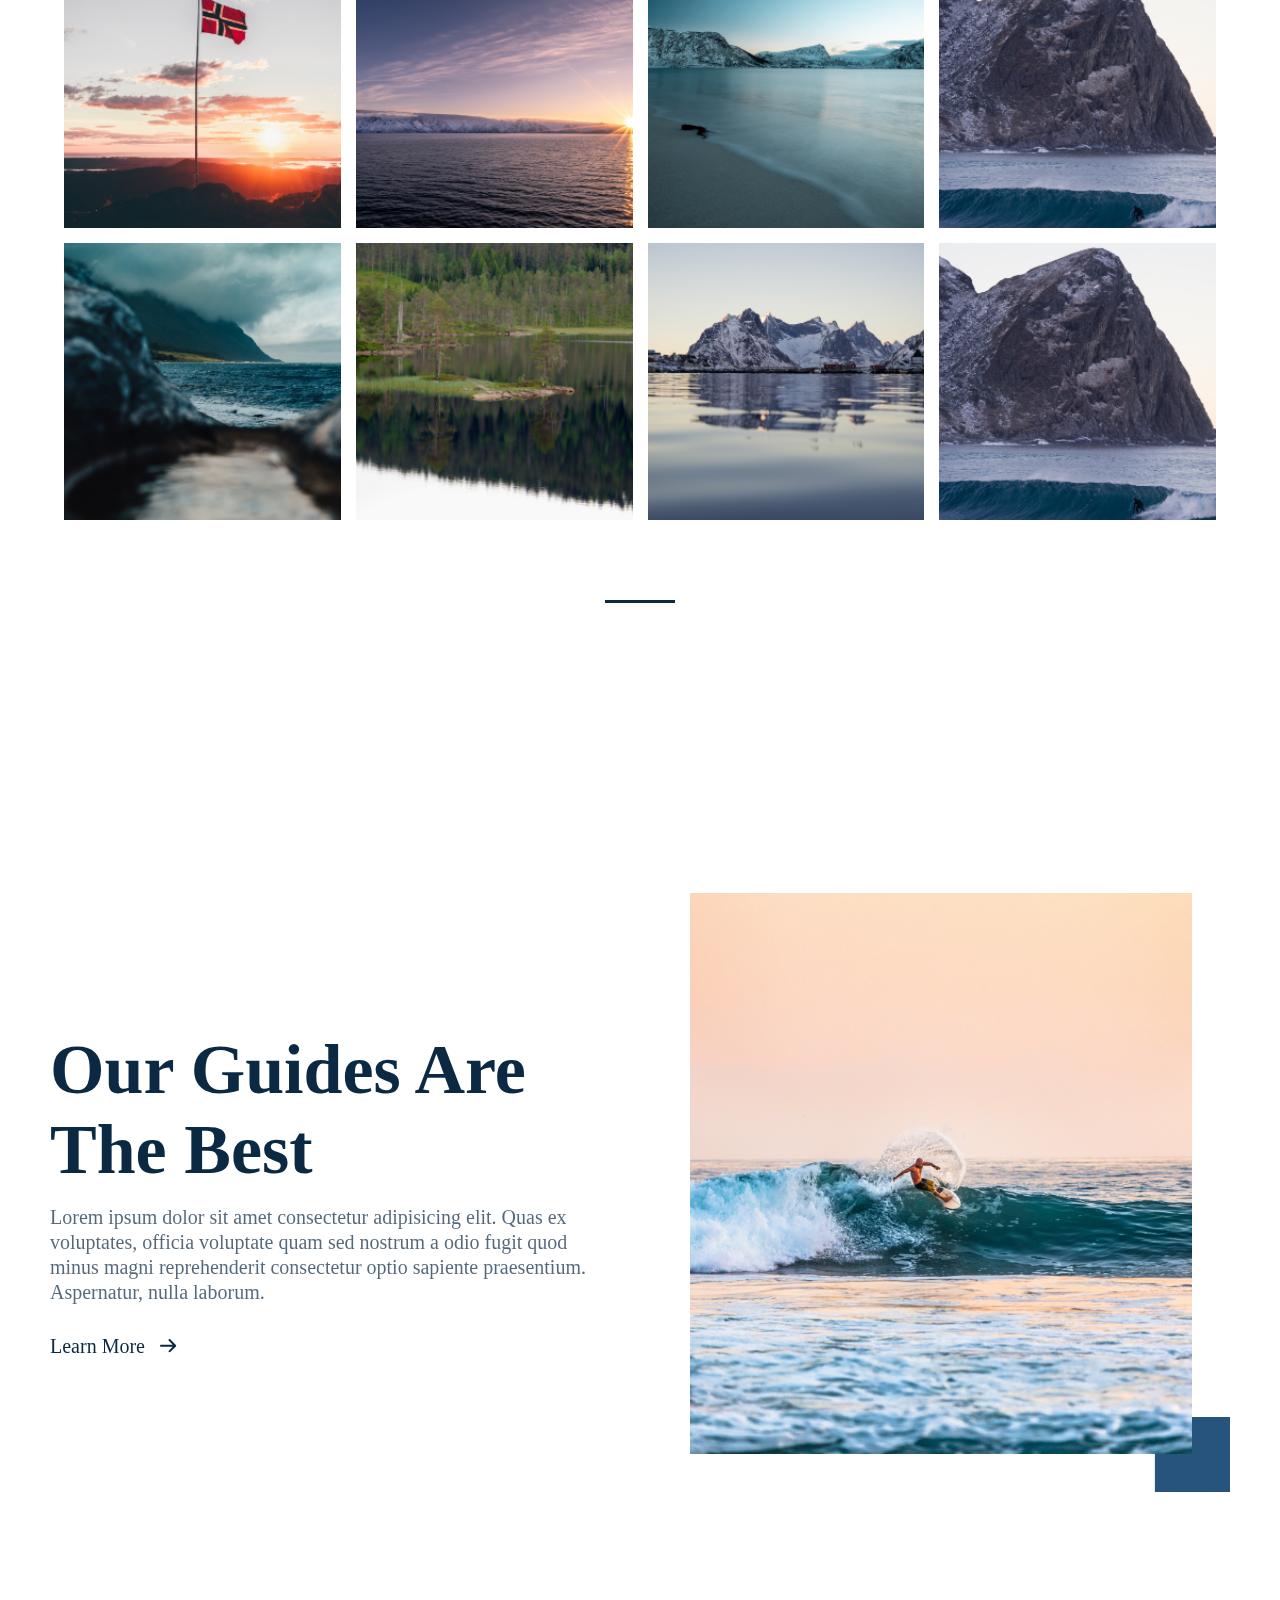
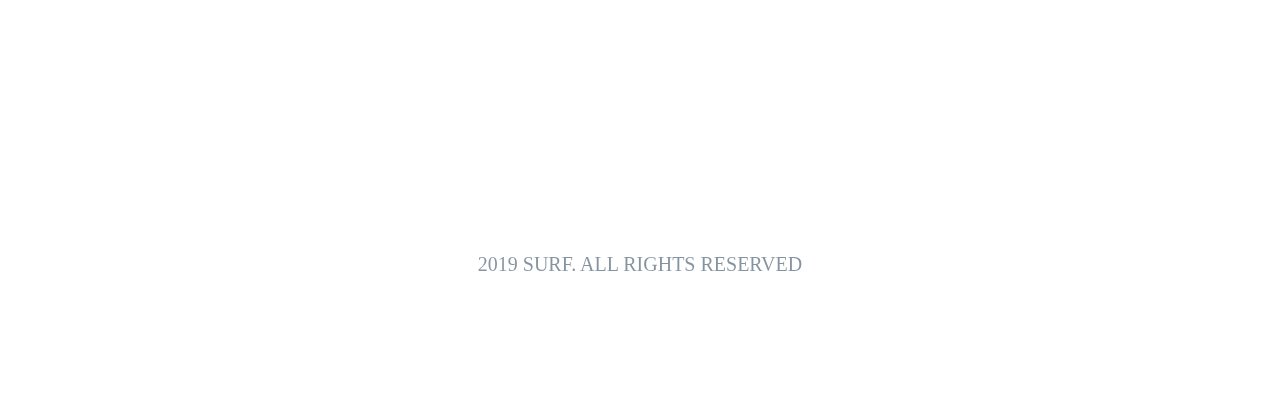
==== commit 3e1a3202: "modified the look and added css html" ====
--- a/index.html
+++ b/index.html
@@ -78,6 +78,10 @@
           </div>
           <a href="#" class="btn"><i class="fas fa-store-alt"></i>Explore</a>
         </div>
+        <!-- Video -->
+        <video autoplay loop id="video-background" muted plays-inline>
+          <source src="/images/pond.mp4" type="video/mp4" />
+        </video>
       </div>
       <!-- End of left Side -->
 
--- a/main.css
+++ b/main.css
@@ -1,5 +1,5 @@
 html {
-  font-family: proxima nova, sans-serif;
+  font-family: didot, serif;
 }
 
 body {
@@ -75,9 +75,8 @@
 .hero .left {
   position: static;
   float: left;
-  width: 75%;
+  width: 100%;
   height: 100vh;
-  background: #e0e0e0;
 }
 
 .hero .right {
@@ -91,12 +90,28 @@
   text-shadow: 0px 6px 22px 0px rgba(0, 0, 0, 0.08);
 }
 
+#video-background {
+  position: absolute;
+  right: 0;
+  bottom: 0;
+  min-width: 100%;
+  min-height: 100%;
+  width: auto;
+  height: auto;
+  z-index: -100;
+}
+
 /* Nav style */
 header {
-  text-align: center;
+  text-align: left;
   position: absolute;
   width: 100%;
   z-index: 3;
+}
+
+.logo {
+  font-size: 130%;
+  color: #fff;
 }
 
 .nav-toggle {
@@ -115,11 +130,12 @@
   -webkit-box-align: center;
       -ms-flex-align: center;
           align-items: center;
+  cursor: pointer;
 }
 
 .nav-toggle-label span {
   display: block;
-  background: black;
+  background: #fff;
   height: 2px;
   width: 2em;
   border-radius: 2px;
@@ -129,7 +145,7 @@
 .nav-toggle-label span::before {
   content: '';
   display: block;
-  background: black;
+  background: #fff;
   height: 2px;
   width: 2em;
   border-radius: 2px;
@@ -141,7 +157,7 @@
   content: '';
   position: absolute;
   display: block;
-  background: black;
+  background: #fff;
   height: 2px;
   width: 2em;
   border-radius: 2px;
@@ -153,7 +169,14 @@
   text-align: right;
   top: 100%;
   right: 0;
-  display: none;
+  -webkit-transform: scale(1, 0);
+          transform: scale(1, 0);
+  -webkit-transform-origin: top;
+          transform-origin: top;
+  -webkit-transition: -webkit-transform 400ms ease-in-out;
+  transition: -webkit-transform 400ms ease-in-out;
+  transition: transform 400ms ease-in-out;
+  transition: transform 400ms ease-in-out, -webkit-transform 400ms ease-in-out;
 }
 
 nav ul {
@@ -168,12 +191,23 @@
 }
 
 nav a {
+  color: #fff;
   text-decoration: none;
   text-transform: uppercase;
+  opacity: 0;
+  -webkit-transition: opacity 150ms ease-in-out;
+  transition: opacity 150ms ease-in-out;
 }
 
 .nav-toggle:checked ~ nav {
-  display: block;
+  -webkit-transform: scale(1, 1);
+          transform: scale(1, 1);
+}
+
+.nav-toggle:checked ~ nav a {
+  opacity: 1;
+  -webkit-transition: opacity 250ms ease-in-out 250ms;
+  transition: opacity 250ms ease-in-out 250ms;
 }
 
 .pieces-slider {
@@ -283,22 +317,22 @@
           align-items: center;
   position: absolute;
   right: 1.7%;
-  bottom: 63px;
+  bottom: 75px;
   -webkit-transform: rotate(270deg);
           transform: rotate(270deg);
 }
 
 .scroll p {
-  color: grey;
-  font-size: 16px;
+  color: #fff;
+  font-size: 1.5rem;
   text-shadow: 0px 6px 22px 0px rgba(0, 0, 0, 0.08);
 }
 
 .line {
-  height: 2px;
-  width: 70px;
+  height: 3px;
+  width: 60px;
   margin-right: 10px;
-  background-color: grey;
+  background-color: #fff;
   -webkit-box-shadow: 0px 6px 22px 0px rgba(0, 0, 0, 0.08);
   box-shadow: 0px 6px 22px 0px rgba(0, 0, 0, 0.08);
 }
@@ -454,6 +488,51 @@
   opacity: 0.5;
 }
 
+@media screen and (min-width: 800px) {
+  .nav-toggle-label {
+    display: none;
+  }
+  header {
+    margin-top: 1rem;
+    display: -ms-grid;
+    display: grid;
+    -ms-grid-columns: 11% 16% 64% 11%;
+        grid-template-columns: 11% 16% 64% 11%;
+  }
+  nav {
+    all: unset;
+    -ms-grid-column: 3;
+    -ms-grid-column-span: 1;
+    grid-column: 3 / 4;
+    display: -webkit-box;
+    display: -ms-flexbox;
+    display: flex;
+    -webkit-box-pack: end;
+        -ms-flex-pack: end;
+            justify-content: flex-end;
+    -webkit-box-align: center;
+        -ms-flex-align: center;
+            align-items: center;
+  }
+  nav a {
+    opacity: 1;
+  }
+  .logo {
+    -ms-grid-column: 2;
+    -ms-grid-column-span: 1;
+    grid-column: 2 / 3;
+  }
+  nav ul {
+    display: -webkit-box;
+    display: -ms-flexbox;
+    display: flex;
+  }
+  nav li {
+    margin-left: 3em;
+    margin-bottom: 0;
+  }
+}
+
 @media screen and (max-width: 1600px) {
   .flex-2 {
     width: 100%;
@@ -526,6 +605,9 @@
   .scroll {
     display: none;
   }
+  .logo {
+    margin-left: 5%;
+  }
 }
 
 /* Media queries with styles for smaller screens */
